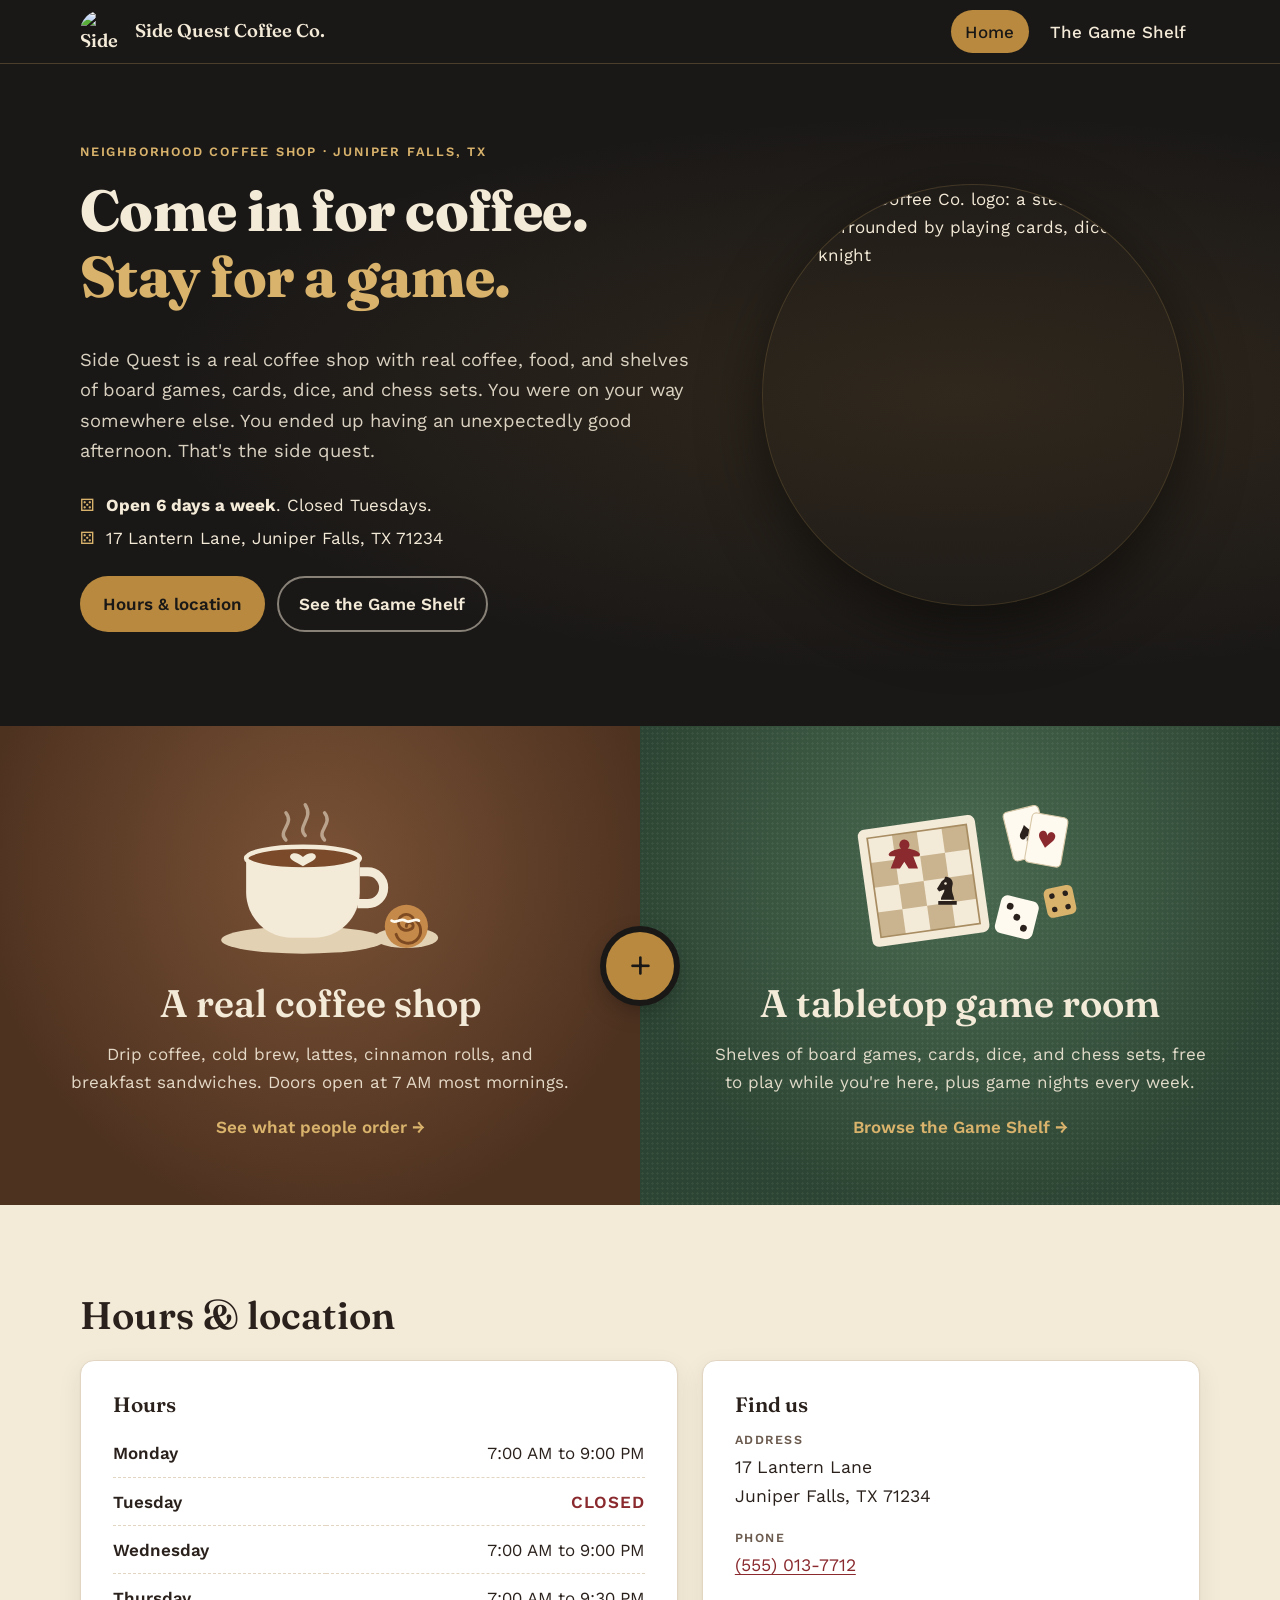
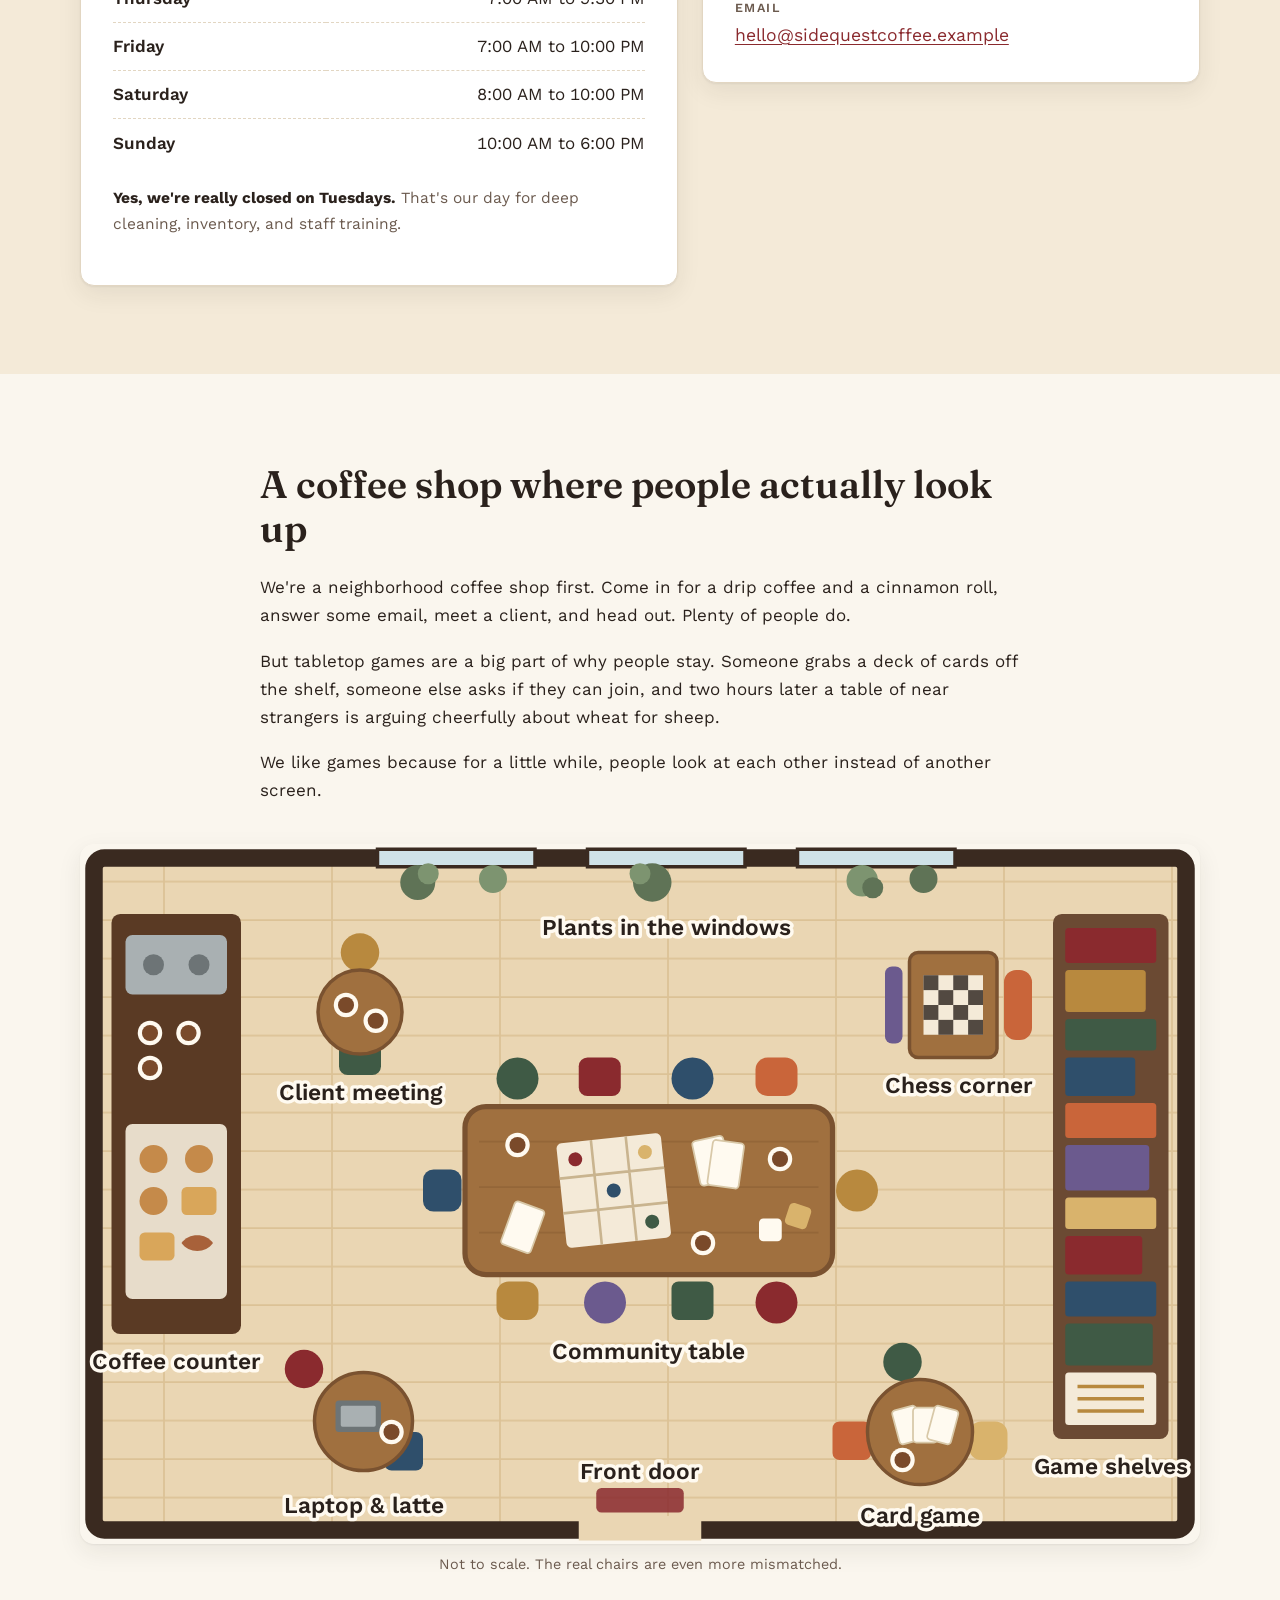
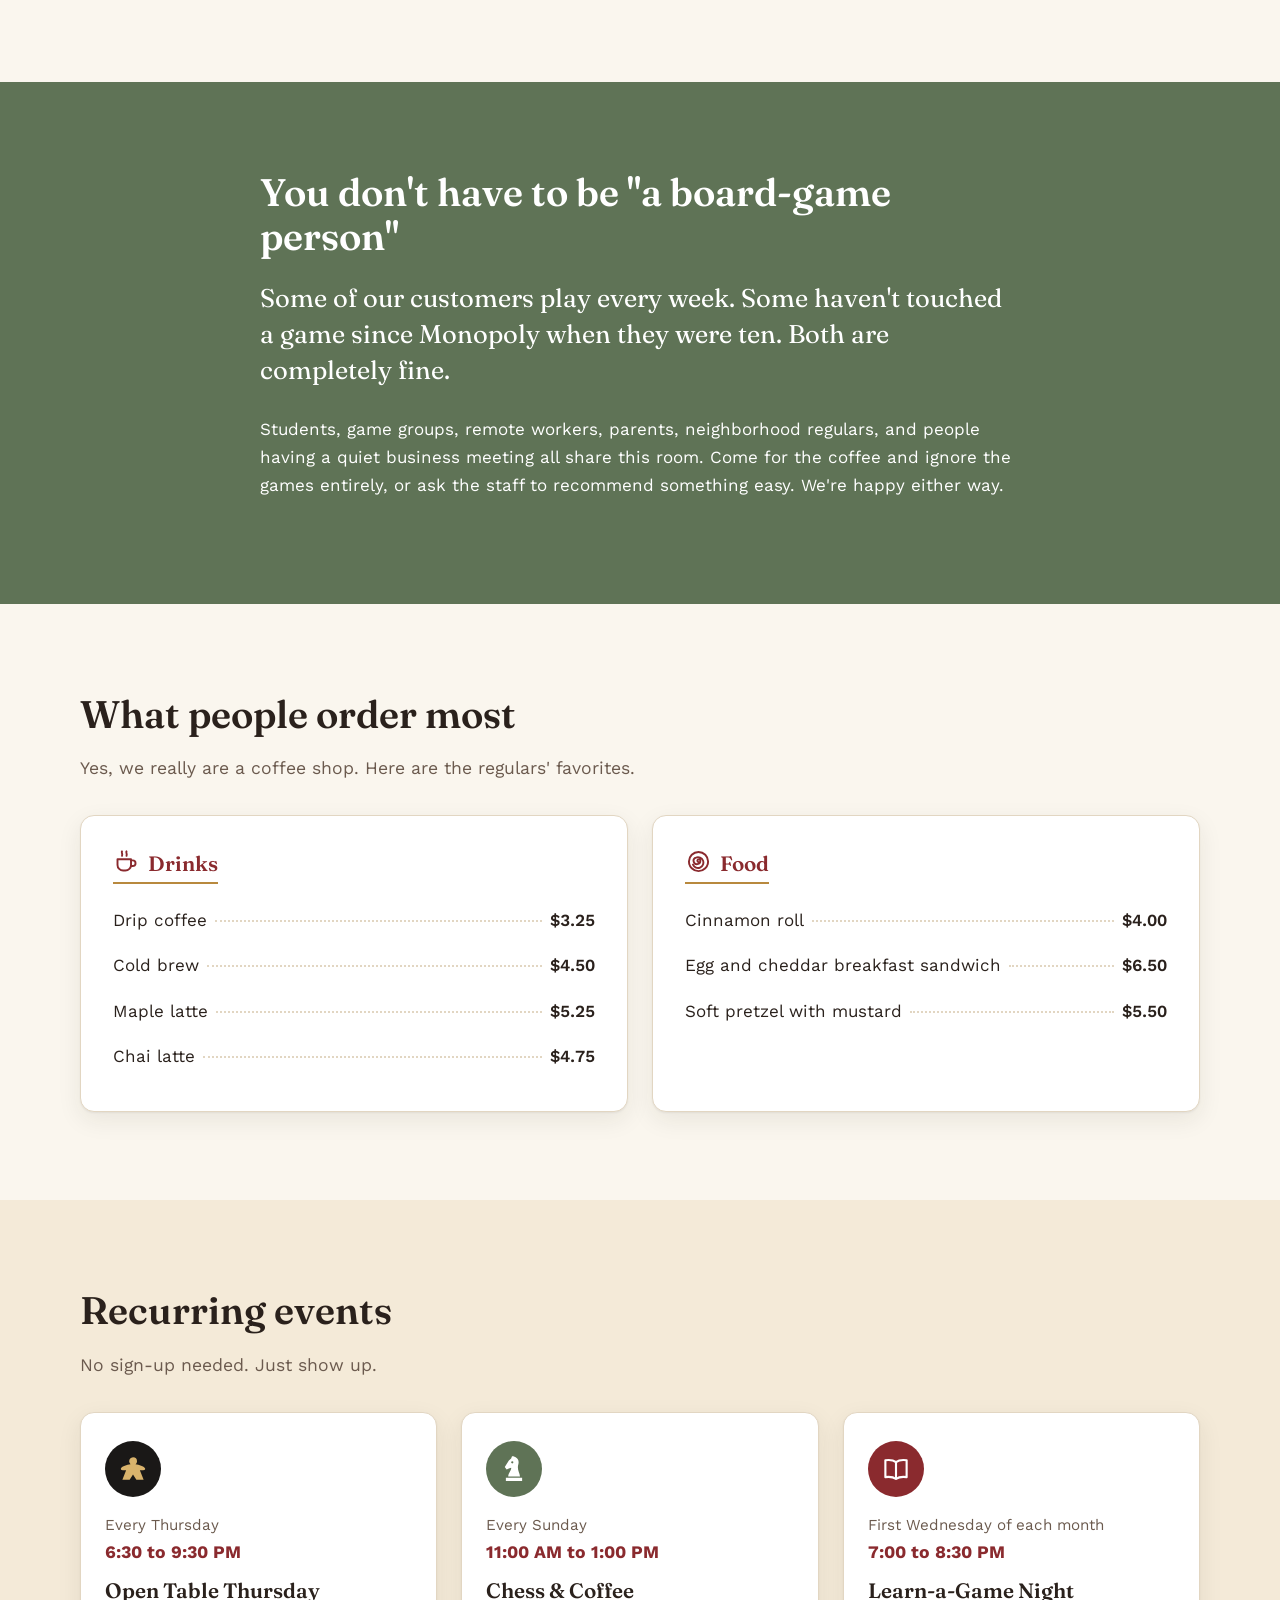
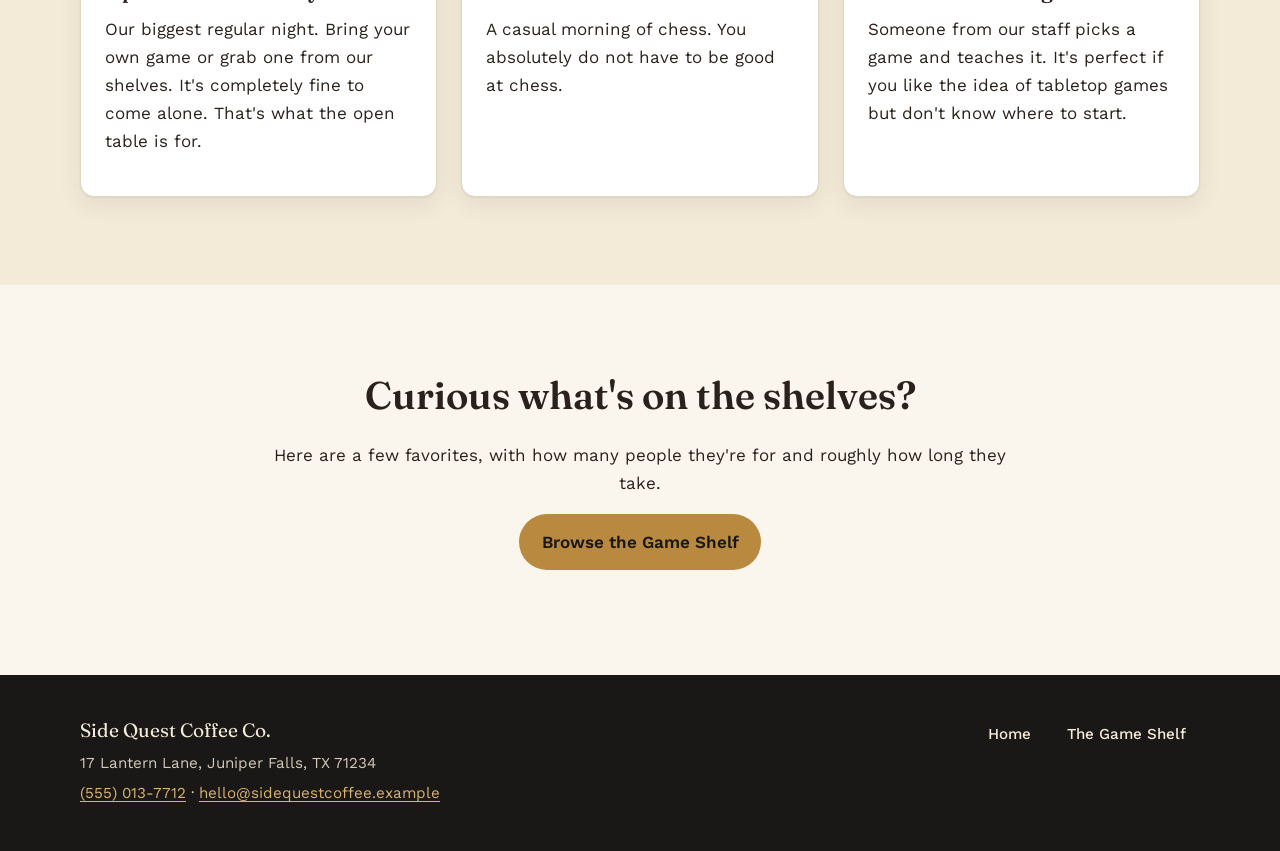
==== index.html @ 0d1c8381 "Add files via upload Initial side quest website" ====
<!DOCTYPE html>
<html lang="en">
<head>
  <meta charset="utf-8">
  <meta name="viewport" content="width=device-width, initial-scale=1">
  <title>Side Quest Coffee Co. | Coffee &amp; Tabletop Games in Juniper Falls, TX</title>
  <meta name="description" content="Side Quest Coffee Co. is a neighborhood coffee shop in Juniper Falls, TX with shelves of board games, cards, and chess sets. Hours, menu, events, and location.">
  <link rel="icon" href="images/logo-small.jpg">
  <link rel="preconnect" href="https://fonts.googleapis.com">
  <link rel="preconnect" href="https://fonts.gstatic.com" crossorigin>
  <link href="https://fonts.googleapis.com/css2?family=Fraunces:opsz,wght@9..144,400;9..144,600;9..144,800&family=Work+Sans:wght@400;500;600&display=swap" rel="stylesheet">
  <link rel="stylesheet" href="style.css">
</head>
<body>
  <!-- Icon set, reused below with <use> -->
  <svg width="0" height="0" style="position:absolute" aria-hidden="true" focusable="false">
    <symbol id="i-cup" viewBox="0 0 24 24"><path d="M4 10h12v5a5 5 0 0 1-5 5H9a5 5 0 0 1-5-5z"/><path d="M16 11h1.5a2.5 2.5 0 0 1 0 5H16"/><path d="M8 3c-.8 1 .8 2 0 4M12 3c-.8 1 .8 2 0 4"/></symbol>
    <symbol id="i-roll" viewBox="0 0 24 24"><circle cx="12" cy="12" r="8.5"/><path d="M12 12.5a1.3 1.3 0 1 1 1.6-1.4 3 3 0 1 1-3.9-2.6 4.8 4.8 0 1 1-2.6 6.3"/></symbol>
    <symbol id="i-meeple" viewBox="0 0 24 24"><path fill="currentColor" stroke="none" d="M12 2.5a3.2 3.2 0 0 1 3.2 3.2c0 1-.5 1.9-1.2 2.4 2.9.4 6.6 1.5 7.6 3.2.5.9-.3 1.6-1.5 1.6h-2.6l3 7.6h-5.8L12 16.4l-2.7 4.1H3.5l3-7.6H3.9c-1.2 0-2-.7-1.5-1.6 1-1.7 4.7-2.8 7.6-3.2a3.2 3.2 0 0 1 2-5.6z"/></symbol>
    <symbol id="i-knight" viewBox="0 0 24 24"><path fill="currentColor" stroke="none" d="M5.5 21.5h13v-2.6h-13zM7.4 18h9.4c-.3-2.7-1.7-4.6-1.7-7.4 0-1.6.6-2.6.6-4.1 0-2.8-2.4-4.7-5.3-4.7L9.7 3.6 7.9 5.1 4.6 10.4l1.5 1.9 3.6-1.4c.7 1.8-2.4 4.4-2.3 7.1z"/><circle cx="10.6" cy="6.6" r=".9" fill="var(--paper, #fff)" stroke="none"/></symbol>
    <symbol id="i-book" viewBox="0 0 24 24"><path d="M12 6.5C10 5 7 4.5 3.5 5v13.5c3.5-.5 6.5 0 8.5 1.5 2-1.5 5-2 8.5-1.5V5C17 4.5 14 5 12 6.5z"/><path d="M12 6.5V20"/></symbol>
  </svg>

  <a class="skip-link" href="#main">Skip to content</a>

  <header class="site-header">
    <div class="wrap header-inner">
      <a class="brand" href="index.html">
        <img src="images/logo-small.jpg" alt="Side Quest Coffee logo with cards, chess pieces, and dice" width="44" height="44">
        <span>Side Quest Coffee Co.</span>
      </a>
      <nav aria-label="Main">
        <ul class="nav-list">
          <li><a href="index.html" aria-current="page">Home</a></li>
          <li><a href="game-shelf.html">The Game Shelf</a></li>
        </ul>
      </nav>
    </div>
  </header>

  <main id="main">
    <!-- Hero -->
    <section class="hero">
      <div class="wrap hero-inner">
        <div class="hero-text">
          <p class="eyebrow">Neighborhood coffee shop &middot; Juniper Falls, TX</p>
          <h1>Come in for coffee. <span>Stay for a game.</span></h1>
          <p class="lede">
            Side Quest is a real coffee shop with real coffee, food, and shelves of board games,
            cards, dice, and chess sets. You were on your way somewhere else. You ended up having
            an unexpectedly good afternoon. That's the side quest.
          </p>
          <ul class="quick-facts" aria-label="Quick visit info">
            <li><strong>Open 6 days a week</strong>. Closed Tuesdays.</li>
            <li>17 Lantern Lane, Juniper Falls, TX 71234</li>
          </ul>
          <p class="hero-actions">
            <a class="btn btn-primary" href="#visit">Hours &amp; location</a>
            <a class="btn btn-ghost" href="game-shelf.html">See the Game Shelf</a>
          </p>
        </div>
        <div class="hero-logo">
          <img src="images/logo.jpg" alt="Side Quest Coffee Co. logo: a steaming cup of coffee surrounded by playing cards, dice, and a chess knight" width="520" height="520">
        </div>
      </div>
    </section>

    <!-- Two halves of the shop -->
    <section class="duo" aria-label="What Side Quest is">
      <div class="duo-side duo-coffee">
        <svg class="duo-art" viewBox="0 0 220 150" aria-hidden="true" focusable="false">
          <path d="M80 44c-8-8 8-14 0-24M97 40c-8-8 8-15 0-27M114 44c-8-8 8-14 0-24" fill="none" stroke="#f4ead8" stroke-opacity=".55" stroke-width="3" stroke-linecap="round"/>
          <ellipse cx="95" cy="132" rx="72" ry="12" fill="#e2d1b3"/>
          <path d="M145 72h7a14 14 0 0 1 0 28h-9" fill="none" stroke="#f4ead8" stroke-width="8"/>
          <path d="M45 60h100v30a40 40 0 0 1-40 40H85a40 40 0 0 1-40-40z" fill="#f4ead8"/>
          <ellipse cx="95" cy="60" rx="50" ry="10" fill="#7a4a2a" stroke="#f4ead8" stroke-width="4"/>
          <path d="M95 67c-7-4-13-6-11-9.5 2-3 7.5-2 11 1.5 3.5-3.5 9-4.5 11-1.5 2 3.5-4 5.5-11 9.5z" fill="#f4ead8"/>
          <g transform="translate(186 120)">
            <ellipse cy="10" rx="28" ry="9" fill="#e2d1b3"/>
            <circle r="19" fill="#c58a4a"/>
            <path d="M0 0a3 3 0 1 1 3.5 2.5 7 7 0 1 1 3-8.5 11 11 0 1 1-15.5 13" fill="none" stroke="#7d4a22" stroke-width="2.6" stroke-linecap="round"/>
            <path d="M-13-5c4 3 8-3 12 0s8-3 12 0" fill="none" stroke="#fffaf0" stroke-width="2.4" stroke-linecap="round"/>
          </g>
        </svg>
        <h2>A real coffee shop</h2>
        <p>Drip coffee, cold brew, lattes, cinnamon rolls, and breakfast sandwiches. Doors open at 7 AM most mornings.</p>
        <a href="#menu">See what people order &rarr;</a>
      </div>

      <div class="duo-plus" aria-hidden="true">+</div>

      <div class="duo-side duo-games">
        <svg class="duo-art" viewBox="0 0 220 150" aria-hidden="true" focusable="false">
          <g transform="translate(78 80) rotate(-8)">
            <rect x="-52" y="-52" width="104" height="104" rx="6" fill="#f4ead8"/>
            <g fill="#c9b48f">
              <rect x="-44" y="-22" width="22" height="22"/><rect x="-44" y="22" width="22" height="22"/>
              <rect x="-22" y="-44" width="22" height="22"/><rect x="-22" y="0" width="22" height="22"/>
              <rect x="0" y="-22" width="22" height="22"/><rect x="0" y="22" width="22" height="22"/>
              <rect x="22" y="-44" width="22" height="22"/><rect x="22" y="0" width="22" height="22"/>
            </g>
            <rect x="-44" y="-44" width="88" height="88" fill="none" stroke="#a88d63" stroke-width="1.5"/>
          </g>
          <use href="#i-meeple" x="44" y="40" width="34" height="34" style="color:#8a2a2e"/>
          <use href="#i-knight" x="84" y="74" width="30" height="30" style="color:#2a211c;--paper:#f4ead8"/>
          <g transform="translate(168 38) rotate(-14)">
            <rect x="-16" y="-22" width="32" height="44" rx="4" fill="#fffaf0" stroke="#d8c8a8"/>
            <text x="0" y="7" text-anchor="middle" font-size="20" fill="#2a211c">&#9824;</text>
          </g>
          <g transform="translate(186 44) rotate(10)">
            <rect x="-16" y="-22" width="32" height="44" rx="4" fill="#fffaf0" stroke="#d8c8a8"/>
            <text x="0" y="7" text-anchor="middle" font-size="20" fill="#8a2a2e">&#9829;</text>
          </g>
          <g transform="translate(160 112) rotate(14)">
            <rect x="-17" y="-17" width="34" height="34" rx="6" fill="#fffaf0"/>
            <g fill="#2a211c"><circle cx="-8" cy="-8" r="3"/><circle cx="0" cy="0" r="3"/><circle cx="8" cy="8" r="3"/></g>
          </g>
          <g transform="translate(198 98) rotate(-12)">
            <rect x="-13" y="-13" width="26" height="26" rx="5" fill="#d9b36c"/>
            <g fill="#2a211c"><circle cx="-6" cy="-6" r="2.4"/><circle cx="6" cy="-6" r="2.4"/><circle cx="-6" cy="6" r="2.4"/><circle cx="6" cy="6" r="2.4"/></g>
          </g>
        </svg>
        <h2>A tabletop game room</h2>
        <p>Shelves of board games, cards, dice, and chess sets, free to play while you're here, plus game nights every week.</p>
        <a href="game-shelf.html">Browse the Game Shelf &rarr;</a>
      </div>
    </section>

    <!-- Visit: practical info first -->
    <section id="visit" class="section visit" aria-labelledby="visit-title">
      <div class="wrap">
        <h2 id="visit-title">Hours &amp; location</h2>
        <div class="visit-grid">
          <div class="card hours-card">
            <h3>Hours</h3>
            <table class="hours">
              <caption class="visually-hidden">Weekly business hours</caption>
              <tbody>
                <tr><th scope="row">Monday</th><td>7:00 AM to 9:00 PM</td></tr>
                <tr class="closed"><th scope="row">Tuesday</th><td>CLOSED</td></tr>
                <tr><th scope="row">Wednesday</th><td>7:00 AM to 9:00 PM</td></tr>
                <tr><th scope="row">Thursday</th><td>7:00 AM to 9:30 PM</td></tr>
                <tr><th scope="row">Friday</th><td>7:00 AM to 10:00 PM</td></tr>
                <tr><th scope="row">Saturday</th><td>8:00 AM to 10:00 PM</td></tr>
                <tr><th scope="row">Sunday</th><td>10:00 AM to 6:00 PM</td></tr>
              </tbody>
            </table>
            <p class="note">
              <strong>Yes, we're really closed on Tuesdays.</strong> That's our day for deep cleaning,
              inventory, and staff training.
            </p>
          </div>

          <div class="card contact-card">
            <h3>Find us</h3>
            <dl class="contact">
              <div>
                <dt>Address</dt>
                <dd><address>17 Lantern Lane<br>Juniper Falls, TX 71234</address></dd>
              </div>
              <div>
                <dt>Phone</dt>
                <dd><a href="tel:+15550137712">(555) 013-7712</a></dd>
              </div>
              <div>
                <dt>Email</dt>
                <dd><a href="mailto:hello@sidequestcoffee.example">hello@sidequestcoffee.example</a></dd>
              </div>
            </dl>
          </div>
        </div>
      </div>
    </section>

    <!-- About -->
    <section class="section about" aria-labelledby="about-title">
      <div class="wrap about-text">
        <div>
          <h2 id="about-title">A coffee shop where people actually look up</h2>
          <p>
            We're a neighborhood coffee shop first. Come in for a drip coffee and a cinnamon roll,
            answer some email, meet a client, and head out. Plenty of people do.
          </p>
          <p>
            But tabletop games are a big part of why people stay. Someone grabs a deck of cards off
            the shelf, someone else asks if they can join, and two hours later a table of near
            strangers is arguing cheerfully about wheat for sheep.
          </p>
          <p>
            We like games because for a little while, people look at each other instead of
            another screen.
          </p>
        </div>
      </div>

      <figure class="wrap floorplan">
        <div class="plan-scroll">
          <svg viewBox="0 0 640 400" role="img" aria-labelledby="plan-title plan-desc">
            <title id="plan-title">Illustrated map of the shop</title>
            <desc id="plan-desc">A top-down drawing of Side Quest. A coffee counter with an espresso machine and pastry case runs along the left wall. Game shelves line the right wall. A big community table in the middle has a game in progress, cards, dice, and coffee cups, surrounded by mismatched chairs. Smaller wood tables hold a chess game, a laptop and latte, and a two-person meeting. Plants sit in the front windows.</desc>
            <defs>
              <pattern id="planks" width="96" height="22" patternUnits="userSpaceOnUse">
                <rect width="96" height="22" fill="#ead6b3"/>
                <path d="M0 21.5h96M48 0v22" stroke="#dcc296" stroke-width="1"/>
              </pattern>
              <g id="cup-top"><circle r="7" fill="#fffaf0"/><circle r="4.6" fill="#7a4a2a"/></g>
            </defs>

            <!-- floor & walls -->
            <rect x="8" y="8" width="624" height="384" rx="6" fill="url(#planks)" stroke="#3a2a20" stroke-width="10"/>
            <!-- front windows with plants -->
            <g fill="#cfe2e8" stroke="#3a2a20" stroke-width="2">
              <rect x="170" y="3" width="90" height="10"/><rect x="290" y="3" width="90" height="10"/><rect x="410" y="3" width="90" height="10"/>
            </g>
            <g>
              <rect x="186" y="16" width="14" height="10" rx="2" fill="#a8613a"/><circle cx="193" cy="22" r="10" fill="#5f7356"/><circle cx="199" cy="17" r="6" fill="#7d9470"/>
              <rect x="230" y="16" width="12" height="9" rx="2" fill="#a8613a"/><circle cx="236" cy="20" r="8" fill="#7d9470"/>
              <rect x="320" y="16" width="14" height="10" rx="2" fill="#a8613a"/><circle cx="327" cy="22" r="11" fill="#5f7356"/><circle cx="320" cy="17" r="6" fill="#7d9470"/>
              <rect x="440" y="16" width="14" height="10" rx="2" fill="#a8613a"/><circle cx="447" cy="21" r="9" fill="#7d9470"/><circle cx="453" cy="25" r="6" fill="#5f7356"/>
              <rect x="476" y="16" width="12" height="9" rx="2" fill="#a8613a"/><circle cx="482" cy="20" r="8" fill="#5f7356"/>
            </g>
            <!-- front door -->
            <rect x="285" y="384" width="70" height="14" fill="#ead6b3"/>
            <rect x="295" y="368" width="50" height="14" rx="3" fill="#8a2a2e" opacity=".85"/>

            <!-- coffee counter -->
            <rect x="18" y="40" width="74" height="240" rx="5" fill="#5a3a24"/>
            <rect x="26" y="52" width="58" height="34" rx="4" fill="#a9b0b2"/>
            <circle cx="42" cy="69" r="6" fill="#6d7476"/><circle cx="68" cy="69" r="6" fill="#6d7476"/>
            <use href="#cup-top" x="40" y="108"/><use href="#cup-top" x="62" y="108"/><use href="#cup-top" x="40" y="128"/>
            <rect x="26" y="160" width="58" height="100" rx="4" fill="#f4ead8" opacity=".92"/>
            <g fill="#c58a4a"><circle cx="42" cy="180" r="8"/><circle cx="68" cy="180" r="8"/><circle cx="42" cy="204" r="8"/></g>
            <g fill="#d9a65a"><rect x="58" y="196" width="20" height="16" rx="3"/><rect x="34" y="222" width="20" height="16" rx="3"/></g>
            <path d="M58 228c4-6 14-6 18 0-4 6-14 6-18 0z" fill="#a8613a"/>

            <!-- game shelves -->
            <rect x="556" y="40" width="66" height="300" rx="5" fill="#6b4a33"/>
            <g>
              <rect x="563" y="48" width="52" height="20" rx="2" fill="#8a2a2e"/>
              <rect x="563" y="72" width="46" height="24" rx="2" fill="#b8893e"/>
              <rect x="563" y="100" width="52" height="18" rx="2" fill="#3f5a45"/>
              <rect x="563" y="122" width="40" height="22" rx="2" fill="#2f4f6b"/>
              <rect x="563" y="148" width="52" height="20" rx="2" fill="#c9653a"/>
              <rect x="563" y="172" width="48" height="26" rx="2" fill="#6b5a8e"/>
              <rect x="563" y="202" width="52" height="18" rx="2" fill="#d9b36c"/>
              <rect x="563" y="224" width="44" height="22" rx="2" fill="#8a2a2e"/>
              <rect x="563" y="250" width="52" height="20" rx="2" fill="#2f4f6b"/>
              <rect x="563" y="274" width="50" height="24" rx="2" fill="#3f5a45"/>
              <rect x="563" y="302" width="52" height="30" rx="2" fill="#f4ead8"/>
              <path d="M570 310h38M570 317h38M570 324h38" stroke="#b8893e" stroke-width="2"/>
            </g>

            <!-- community table, mismatched chairs -->
            <g>
              <circle cx="250" cy="134" r="12" fill="#3f5a45"/>
              <rect x="285" y="122" width="24" height="22" rx="5" fill="#8a2a2e"/>
              <circle cx="350" cy="134" r="12" fill="#2f4f6b"/>
              <rect x="386" y="122" width="24" height="22" rx="7" fill="#c9653a"/>
              <rect x="238" y="250" width="24" height="22" rx="7" fill="#b8893e"/>
              <circle cx="300" cy="262" r="12" fill="#6b5a8e"/>
              <rect x="338" y="250" width="24" height="22" rx="4" fill="#3f5a45"/>
              <circle cx="398" cy="262" r="12" fill="#8a2a2e"/>
              <rect x="196" y="186" width="22" height="24" rx="6" fill="#2f4f6b"/>
              <circle cx="444" cy="198" r="12" fill="#b8893e"/>
            </g>
            <rect x="220" y="150" width="210" height="96" rx="12" fill="#a0703f" stroke="#7a5230" stroke-width="3"/>
            <path d="M228 170h194M228 196h194M228 222h194" stroke="#8d6034" stroke-width="1" opacity=".6"/>
            <!-- game in progress -->
            <g transform="translate(305 198) rotate(-6)">
              <rect x="-30" y="-30" width="60" height="60" rx="3" fill="#f4ead8"/>
              <path d="M-30-10h60M-30 10h60M-10-30v60M10-30v60" stroke="#c9b48f" stroke-width="1.5"/>
              <circle cx="-20" cy="-20" r="4" fill="#8a2a2e"/><circle cx="0" cy="0" r="4" fill="#2f4f6b"/><circle cx="20" cy="20" r="4" fill="#3f5a45"/><circle cx="20" cy="-20" r="4" fill="#d9b36c"/>
            </g>
            <g fill="#fffaf0" stroke="#d8c8a8">
              <rect x="352" y="168" width="18" height="26" rx="2" transform="rotate(-12 361 181)"/>
              <rect x="360" y="170" width="18" height="26" rx="2" transform="rotate(8 369 183)"/>
              <rect x="244" y="206" width="18" height="26" rx="2" transform="rotate(20 253 219)"/>
            </g>
            <rect x="388" y="214" width="13" height="13" rx="2.5" fill="#fffaf0"/>
            <rect x="404" y="206" width="13" height="13" rx="2.5" fill="#d9b36c" transform="rotate(18 410 212)"/>
            <use href="#cup-top" x="250" y="172"/><use href="#cup-top" x="400" y="180"/><use href="#cup-top" x="356" y="228"/>

            <!-- chess table -->
            <rect x="460" y="70" width="10" height="44" rx="4" fill="#6b5a8e"/>
            <rect x="528" y="72" width="16" height="40" rx="7" fill="#c9653a"/>
            <rect x="474" y="62" width="50" height="60" rx="5" fill="#a0703f" stroke="#7a5230" stroke-width="2"/>
            <g transform="translate(482 75)">
              <rect width="34" height="34" fill="#f4ead8"/>
              <g fill="#2a211c" opacity=".8">
                <rect x="0" y="0" width="8.5" height="8.5"/><rect x="17" y="0" width="8.5" height="8.5"/>
                <rect x="8.5" y="8.5" width="8.5" height="8.5"/><rect x="25.5" y="8.5" width="8.5" height="8.5"/>
                <rect x="0" y="17" width="8.5" height="8.5"/><rect x="17" y="17" width="8.5" height="8.5"/>
                <rect x="8.5" y="25.5" width="8.5" height="8.5"/><rect x="25.5" y="25.5" width="8.5" height="8.5"/>
              </g>
            </g>

            <!-- meeting table near window -->
            <circle cx="160" cy="62" r="11" fill="#b8893e"/>
            <rect x="148" y="112" width="24" height="20" rx="5" fill="#3f5a45"/>
            <circle cx="160" cy="96" r="24" fill="#a0703f" stroke="#7a5230" stroke-width="2"/>
            <use href="#cup-top" x="152" y="92"/><use href="#cup-top" x="169" y="101"/>

            <!-- laptop & latte table -->
            <circle cx="128" cy="300" r="11" fill="#8a2a2e"/>
            <rect x="174" y="336" width="22" height="22" rx="4" fill="#2f4f6b"/>
            <circle cx="162" cy="330" r="28" fill="#a0703f" stroke="#7a5230" stroke-width="2"/>
            <rect x="146" y="318" width="26" height="18" rx="2" fill="#6d7476"/>
            <rect x="149" y="321" width="20" height="12" rx="1" fill="#a9b0b2"/>
            <use href="#cup-top" x="178" y="336"/>

            <!-- card game table -->
            <circle cx="470" cy="296" r="11" fill="#3f5a45"/>
            <rect x="508" y="330" width="22" height="22" rx="7" fill="#d9b36c"/>
            <rect x="430" y="330" width="22" height="22" rx="4" fill="#c9653a"/>
            <circle cx="480" cy="336" r="30" fill="#a0703f" stroke="#7a5230" stroke-width="2"/>
            <g fill="#fffaf0" stroke="#d8c8a8">
              <rect x="466" y="322" width="14" height="20" rx="2" transform="rotate(-15 473 332)"/>
              <rect x="476" y="322" width="14" height="20" rx="2"/>
              <rect x="486" y="322" width="14" height="20" rx="2" transform="rotate(15 493 332)"/>
            </g>
            <use href="#cup-top" x="470" y="352"/>

            <!-- labels -->
            <g class="plan-label" font-size="13">
              <text x="55" y="300" text-anchor="middle">Coffee counter</text>
              <text x="589" y="360" text-anchor="middle">Game shelves</text>
              <text x="325" y="294" text-anchor="middle">Community table</text>
              <text x="335" y="52" text-anchor="middle">Plants in the windows</text>
              <text x="502" y="142" text-anchor="middle">Chess corner</text>
              <text x="160" y="146" text-anchor="middle">Client meeting</text>
              <text x="162" y="382" text-anchor="middle">Laptop &amp; latte</text>
              <text x="480" y="388" text-anchor="middle">Card game</text>
              <text x="320" y="363" text-anchor="middle">Front door</text>
            </g>
          </svg>
        </div>
        <figcaption>Not to scale. The real chairs are even more mismatched.</figcaption>
      </figure>
    </section>

    <!-- Newcomers -->
    <section class="section newcomers" aria-labelledby="new-title">
      <div class="wrap narrow">
        <h2 id="new-title">You don't have to be "a board-game person"</h2>
        <p class="big">
          Some of our customers play every week. Some haven't touched a game since Monopoly when
          they were ten. Both are completely fine.
        </p>
        <p>
          Students, game groups, remote workers, parents, neighborhood regulars, and people having
          a quiet business meeting all share this room. Come for the coffee and ignore the games
          entirely, or ask the staff to recommend something easy. We're happy either way.
        </p>
      </div>
    </section>

    <!-- Menu -->
    <section id="menu" class="section menu" aria-labelledby="menu-title">
      <div class="wrap">
        <h2 id="menu-title">What people order most</h2>
        <p class="section-intro">Yes, we really are a coffee shop. Here are the regulars' favorites.</p>
        <div class="menu-grid">
          <div class="card menu-card">
            <h3><svg class="icon" aria-hidden="true" focusable="false"><use href="#i-cup"/></svg>Drinks</h3>
            <ul class="menu-list">
              <li><span class="item">Drip coffee</span><span class="price">$3.25</span></li>
              <li><span class="item">Cold brew</span><span class="price">$4.50</span></li>
              <li><span class="item">Maple latte</span><span class="price">$5.25</span></li>
              <li><span class="item">Chai latte</span><span class="price">$4.75</span></li>
            </ul>
          </div>
          <div class="card menu-card">
            <h3><svg class="icon" aria-hidden="true" focusable="false"><use href="#i-roll"/></svg>Food</h3>
            <ul class="menu-list">
              <li><span class="item">Cinnamon roll</span><span class="price">$4.00</span></li>
              <li><span class="item">Egg and cheddar breakfast sandwich</span><span class="price">$6.50</span></li>
              <li><span class="item">Soft pretzel with mustard</span><span class="price">$5.50</span></li>
            </ul>
          </div>
        </div>
      </div>
    </section>

    <!-- Events -->
    <section id="events" class="section events" aria-labelledby="events-title">
      <div class="wrap">
        <h2 id="events-title">Recurring events</h2>
        <p class="section-intro">No sign-up needed. Just show up.</p>
        <div class="events-grid">
          <article class="event-card">
            <span class="event-icon" aria-hidden="true"><svg><use href="#i-meeple"/></svg></span>
            <p class="event-when">Every Thursday<br><strong>6:30 to 9:30 PM</strong></p>
            <h3>Open Table Thursday</h3>
            <p>
              Our biggest regular night. Bring your own game or grab one from our shelves. It's
              completely fine to come alone. That's what the open table is for.
            </p>
          </article>
          <article class="event-card">
            <span class="event-icon" aria-hidden="true"><svg><use href="#i-knight"/></svg></span>
            <p class="event-when">Every Sunday<br><strong>11:00 AM to 1:00 PM</strong></p>
            <h3>Chess &amp; Coffee</h3>
            <p>
              A casual morning of chess. You absolutely do not have to be good at chess.
            </p>
          </article>
          <article class="event-card">
            <span class="event-icon" aria-hidden="true"><svg class="stroke"><use href="#i-book"/></svg></span>
            <p class="event-when">First Wednesday of each month<br><strong>7:00 to 8:30 PM</strong></p>
            <h3>Learn-a-Game Night</h3>
            <p>
              Someone from our staff picks a game and teaches it. It's perfect if you like the idea
              of tabletop games but don't know where to start.
            </p>
          </article>
        </div>
      </div>
    </section>

    <!-- Game shelf teaser -->
    <section class="section shelf-teaser">
      <div class="wrap narrow center">
        <h2>Curious what's on the shelves?</h2>
        <p>Here are a few favorites, with how many people they're for and roughly how long they take.</p>
        <p><a class="btn btn-primary" href="game-shelf.html">Browse the Game Shelf</a></p>
      </div>
    </section>
  </main>

  <footer class="site-footer">
    <div class="wrap footer-inner">
      <div>
        <p class="footer-name">Side Quest Coffee Co.</p>
        <address>17 Lantern Lane, Juniper Falls, TX 71234</address>
        <p><a href="tel:+15550137712">(555) 013-7712</a> &middot; <a href="mailto:hello@sidequestcoffee.example">hello@sidequestcoffee.example</a></p>
      </div>
      <nav aria-label="Footer">
        <ul class="nav-list">
          <li><a href="index.html">Home</a></li>
          <li><a href="game-shelf.html">The Game Shelf</a></li>
        </ul>
      </nav>
    </div>
  </footer>
</body>
</html>
---- style.css ----
/* Side Quest Coffee Co. — shared stylesheet for every page */

:root {
  --espresso: #1a1817;     /* matches the logo background */
  --roast: #2b211c;
  --cream: #f4ead8;
  --paper: #faf6ee;
  --ink: #2a211c;
  --muted: #6b5a4e;
  --gold: #b8893e;
  --gold-light: #d9b36c;
  --burgundy: #8a2a2e;
  --sage: #5f7356;
  --line: #e2d6c2;

  --font-display: "Fraunces", Georgia, "Times New Roman", serif;
  --font-body: "Work Sans", system-ui, -apple-system, "Segoe UI", sans-serif;

  --radius: 14px;
  --shadow: 0 1px 2px rgba(42, 33, 28, .06), 0 8px 24px rgba(42, 33, 28, .08);
}

/* ---------- Base ---------- */
*, *::before, *::after { box-sizing: border-box; }

html { scroll-behavior: smooth; }
@media (prefers-reduced-motion: reduce) { html { scroll-behavior: auto; } }

body {
  margin: 0;
  background: var(--paper);
  color: var(--ink);
  font-family: var(--font-body);
  font-size: 1.0625rem;
  line-height: 1.65;
}

img { max-width: 100%; height: auto; display: block; }

h1, h2, h3 {
  font-family: var(--font-display);
  line-height: 1.15;
  margin: 0 0 .6em;
  font-weight: 600;
}
h1 { font-size: clamp(2.2rem, 5.5vw, 3.6rem); font-weight: 800; letter-spacing: -.01em; }
h2 { font-size: clamp(1.7rem, 3.6vw, 2.4rem); }
h3 { font-size: 1.3rem; }

p { margin: 0 0 1em; }

a { color: var(--burgundy); text-underline-offset: 3px; }
a:hover { color: var(--ink); }
:focus-visible { outline: 3px solid var(--gold); outline-offset: 3px; border-radius: 4px; }

address { font-style: normal; }

.wrap { width: min(1120px, 100% - 2.5rem); margin-inline: auto; }
.narrow { max-width: 760px; }
.center { text-align: center; }

.visually-hidden {
  position: absolute !important;
  width: 1px; height: 1px;
  overflow: hidden; clip: rect(0 0 0 0);
  white-space: nowrap;
}

.skip-link {
  position: absolute; left: 1rem; top: -100px;
  background: var(--gold); color: var(--espresso);
  padding: .6rem 1rem; border-radius: 8px; z-index: 100;
  font-weight: 600;
}
.skip-link:focus { top: 1rem; }

/* ---------- Header & nav ---------- */
.site-header {
  background: var(--espresso);
  color: var(--cream);
  border-bottom: 1px solid rgba(217, 179, 108, .25);
  position: sticky; top: 0; z-index: 50;
}
.header-inner {
  display: flex; align-items: center; justify-content: space-between;
  gap: 1rem; padding: .6rem 0; flex-wrap: wrap;
}
.brand {
  display: flex; align-items: center; gap: .7rem;
  color: var(--cream); text-decoration: none;
  font-family: var(--font-display); font-weight: 600; font-size: 1.15rem;
}
.brand img { border-radius: 50%; }
.brand:hover { color: var(--gold-light); }

.nav-list { list-style: none; display: flex; gap: .4rem; margin: 0; padding: 0; flex-wrap: wrap; }
.nav-list a {
  display: block; padding: .45rem .9rem; border-radius: 999px;
  color: var(--cream); text-decoration: none; font-weight: 500;
}
.nav-list a:hover { background: rgba(244, 234, 216, .1); color: var(--cream); }
.nav-list a[aria-current="page"] { background: var(--gold); color: var(--espresso); }

/* ---------- Buttons ---------- */
.btn {
  display: inline-block; padding: .75rem 1.3rem; border-radius: 999px;
  font-weight: 600; text-decoration: none; border: 2px solid transparent;
  transition: background-color .15s, color .15s, border-color .15s;
}
.btn-primary { background: var(--gold); color: var(--espresso); }
.btn-primary:hover { background: var(--gold-light); color: var(--espresso); }
.btn-ghost { border-color: rgba(244, 234, 216, .5); color: var(--cream); }
.btn-ghost:hover { border-color: var(--cream); color: var(--cream); background: rgba(244, 234, 216, .08); }

/* ---------- Hero ---------- */
.hero {
  background:
    radial-gradient(ellipse at 75% 50%, rgba(184, 137, 62, .14), transparent 60%),
    var(--espresso);
  color: var(--cream);
  padding: clamp(2.5rem, 6vw, 5rem) 0;
}
.hero-inner {
  display: grid; grid-template-columns: 1.15fr .85fr;
  align-items: center; gap: clamp(1.5rem, 4vw, 4rem);
}
.hero h1 span { display: block; color: var(--gold-light); }
.eyebrow {
  text-transform: uppercase; letter-spacing: .14em; font-size: .8rem;
  font-weight: 600; color: var(--gold-light); margin-bottom: 1rem;
}
.lede { font-size: 1.15rem; max-width: 36em; }
.hero .lede { color: rgba(244, 234, 216, .88); }

.quick-facts { list-style: none; padding: 0; margin: 1.5rem 0; display: grid; gap: .35rem; }
.quick-facts li { padding-left: 1.6rem; position: relative; }
.quick-facts li::before {
  content: "\2684"; /* die face */
  position: absolute; left: 0; color: var(--gold-light);
}
.hero-actions { display: flex; flex-wrap: wrap; gap: .75rem; margin-top: 1.5rem; }

.hero-logo img {
  width: 100%; max-width: 420px; margin-inline: auto;
  border-radius: 50%;
  box-shadow: 0 0 0 1px rgba(217, 179, 108, .2), 0 20px 60px rgba(0, 0, 0, .5);
}

/* Inner-page hero */
.page-hero {
  background: var(--espresso); color: var(--cream);
  padding: clamp(2.5rem, 6vw, 4.5rem) 0;
}
.page-hero .lede { color: rgba(244, 234, 216, .88); }

/* ---------- Sections ---------- */
.section { padding: clamp(3rem, 7vw, 5.5rem) 0; scroll-margin-top: 4rem; }
.section-intro { color: var(--muted); font-size: 1.1rem; margin-top: -.3rem; margin-bottom: 2rem; }

.card {
  background: #fff;
  border: 1px solid var(--line);
  border-radius: var(--radius);
  padding: clamp(1.25rem, 3vw, 2rem);
  box-shadow: var(--shadow);
}

.note { color: var(--muted); font-size: .97rem; margin-top: 1.25rem; }
.note strong { color: var(--ink); }

/* ---------- Visit: hours & contact ---------- */
.visit { background: var(--cream); }
.visit-grid { display: grid; grid-template-columns: 1.2fr 1fr; gap: 1.5rem; align-items: start; }

.hours { width: 100%; border-collapse: collapse; font-variant-numeric: tabular-nums; }
.hours th, .hours td { padding: .6rem 0; border-bottom: 1px dashed var(--line); text-align: left; }
.hours th { font-weight: 600; padding-right: 1rem; }
.hours td { text-align: right; }
.hours tr:last-child th, .hours tr:last-child td { border-bottom: 0; }
.hours tr.closed td { color: var(--burgundy); font-weight: 600; letter-spacing: .05em; }

.contact { margin: 0; display: grid; gap: 1.1rem; }
.contact dt {
  font-size: .78rem; text-transform: uppercase; letter-spacing: .12em;
  color: var(--muted); font-weight: 600;
}
.contact dd { margin: .15rem 0 0; font-size: 1.1rem; overflow-wrap: anywhere; }

/* ---------- Two halves: coffee + games ---------- */
.duo { display: grid; grid-template-columns: 1fr 1fr; position: relative; }
.duo-side {
  color: var(--cream); text-align: center;
  padding: clamp(2.5rem, 5vw, 4rem) clamp(1.5rem, 5vw, 4.5rem);
}
.duo-side h2 { color: var(--cream); margin-bottom: .4em; }
.duo-side p { max-width: 30em; margin-inline: auto; color: rgba(244, 234, 216, .9); }
.duo-side a { color: var(--gold-light); font-weight: 600; text-decoration: none; }
.duo-side a:hover { text-decoration: underline; color: var(--cream); }
.duo-art { display: block; width: min(250px, 100%); height: auto; margin: 0 auto 1.25rem; }
.duo-coffee {
  background: radial-gradient(ellipse at 50% 30%, #7a5236, #4e3220 75%);
}
.duo-games {
  /* green felt */
  background:
    radial-gradient(rgba(255, 255, 255, .05) 1px, transparent 1.4px) 0 0 / 5px 5px,
    radial-gradient(ellipse at 50% 30%, #4a6a50, #2c4433 75%);
}
.duo-plus {
  position: absolute; left: 50%; top: 50%; transform: translate(-50%, -50%);
  width: 68px; height: 68px; border-radius: 50%;
  display: grid; place-items: center;
  background: var(--gold); color: var(--espresso);
  font-family: var(--font-display); font-size: 2.6rem; font-weight: 800; line-height: 1;
  box-shadow: 0 0 0 6px var(--espresso), 0 8px 24px rgba(0, 0, 0, .35);
  z-index: 1;
}

/* ---------- About + floor plan ---------- */
.about-text { max-width: 760px; }
.floorplan { margin-top: clamp(1.5rem, 4vw, 2.5rem); }
.plan-scroll { overflow-x: auto; border-radius: var(--radius); box-shadow: var(--shadow); }
.floorplan svg { display: block; width: 100%; min-width: 560px; height: auto; }
.plan-label {
  font-family: var(--font-body); font-weight: 600; fill: #2a211c;
  paint-order: stroke; stroke: #fffaf0; stroke-width: 4px; stroke-linejoin: round;
}
.floorplan figcaption { color: var(--muted); font-size: .9rem; margin-top: .6rem; text-align: center; }

/* ---------- Icons ---------- */
.icon {
  width: 1.3em; height: 1.3em; vertical-align: -.2em; margin-right: .4em;
  fill: none; stroke: currentColor; stroke-width: 1.7;
  stroke-linecap: round; stroke-linejoin: round;
}

/* ---------- Newcomers ---------- */
.newcomers { background: var(--sage); color: #fff; }
.newcomers h2 { color: #fff; }
.newcomers a:not(.btn) { color: #fff; }
.newcomers .big { font-family: var(--font-display); font-size: clamp(1.25rem, 2.6vw, 1.6rem); line-height: 1.4; }

/* ---------- Menu ---------- */
.menu-grid { display: grid; grid-template-columns: 1fr 1fr; gap: 1.5rem; }
.menu-card h3 { color: var(--burgundy); display: inline-flex; align-items: center; border-bottom: 2px solid var(--gold); padding-bottom: .4rem; display: inline-block; }
.menu-list { list-style: none; margin: 0; padding: 0; }
.menu-list li { display: flex; align-items: baseline; gap: .5rem; padding: .55rem 0; }
.menu-list li::after { content: none; }
.menu-list .item { flex: 0 1 auto; }
.menu-list .price {
  margin-left: auto; font-weight: 600; font-variant-numeric: tabular-nums;
  display: flex; align-items: baseline; gap: .5rem; flex: 1 0 auto; justify-content: flex-end;
}
.menu-list .price::before {
  content: ""; flex: 1; min-width: 1.5rem;
  border-bottom: 2px dotted var(--line); transform: translateY(-4px);
}

/* ---------- Events ---------- */
.events { background: var(--cream); }
.events-grid { display: grid; grid-template-columns: repeat(3, 1fr); gap: 1.5rem; }
.event-card {
  position: relative; background: #fff;
  border: 1px solid var(--line); border-radius: var(--radius);
  padding: 1.75rem 1.5rem 1.5rem; box-shadow: var(--shadow);
}
.event-icon {
  display: grid; place-items: center;
  width: 56px; height: 56px; border-radius: 50%; margin-bottom: 1rem;
  background: var(--espresso); color: var(--gold-light);
  --paper: var(--espresso);
}
.event-icon svg { width: 30px; height: 30px; }
.event-icon svg.stroke { fill: none; stroke: currentColor; stroke-width: 1.7; stroke-linejoin: round; }
.event-card:nth-child(2) .event-icon { background: var(--sage); --paper: var(--sage); color: #fff; }
.event-card:nth-child(3) .event-icon { background: var(--burgundy); color: #fff; }
.event-when {
  font-size: .95rem; color: var(--muted); margin-bottom: .75rem;
}
.event-when strong { color: var(--burgundy); font-size: 1.1rem; }

/* ---------- Game shelf ---------- */
.shelf-teaser { background: var(--paper); }

.table-wrap { overflow-x: auto; }
.games {
  width: 100%; border-collapse: separate; border-spacing: 0;
  background: #fff; border: 1px solid var(--line); border-radius: var(--radius);
  overflow: hidden; box-shadow: var(--shadow);
}
.games th, .games td { padding: .9rem 1.25rem; text-align: left; border-bottom: 1px solid var(--line); }
.games thead th {
  background: var(--espresso); color: var(--cream);
  font-size: .8rem; text-transform: uppercase; letter-spacing: .1em; font-weight: 600;
}
.games tbody th { font-family: var(--font-display); font-size: 1.15rem; font-weight: 600; }
.games tbody tr:nth-child(even) { background: #fcf9f3; }
.games tbody tr:last-child th, .games tbody tr:last-child td { border-bottom: 0; }

/* Shelf illustration on the Game Shelf page */
.page-hero-inner { display: grid; grid-template-columns: 1.2fr 1fr; gap: clamp(1.5rem, 4vw, 3.5rem); align-items: end; }
.shelf { max-width: 440px; width: 100%; justify-self: center; }
.shelf-row { display: flex; align-items: flex-end; justify-content: center; gap: .9rem; padding: 0 .5rem; }
.stack { display: flex; flex-direction: column; align-items: center; flex: 1; }
.box {
  display: block; width: 100%; padding: .45rem .6rem; margin-top: -1px;
  font-family: var(--font-display); font-weight: 600; font-size: .9rem; line-height: 1.2;
  text-align: center; white-space: nowrap; overflow: hidden; text-overflow: ellipsis;
  color: #fffaf0; border-radius: 3px;
  box-shadow: inset 0 -3px 0 rgba(0, 0, 0, .18), 0 2px 0 rgba(0, 0, 0, .25);
}
.b-wingspan { background: #3f5a45; width: 86%; }
.b-azul     { background: #2f4f6b; width: 78%; }
.b-catan    { background: #8a2a2e; width: 100%; padding-block: .65rem; }
.b-pandemic { background: #6b5a8e; width: 92%; }
.b-codenames{ background: #2a211c; width: 74%; border: 1px solid rgba(244, 234, 216, .25); }
.b-sushi    { background: #c9653a; width: 96%; }
.b-carc     { background: #b8893e; width: 88%; color: var(--espresso); }
.b-ticket   { background: #8a2a2e; width: 100%; padding-block: .65rem; }
.mug {
  flex: none; width: 42px; height: 46px; margin-bottom: 0;
  background: var(--cream); border-radius: 4px 4px 12px 12px; position: relative;
}
.mug::after {
  content: ""; position: absolute; right: -13px; top: 10px;
  width: 14px; height: 20px; border: 5px solid var(--cream); border-left: 0;
  border-radius: 0 10px 10px 0;
}
.plank {
  height: 18px; border-radius: 3px;
  background: linear-gradient(#a0703f, #7a5230);
  box-shadow: 0 10px 24px rgba(0, 0, 0, .4);
}

/* ---------- Footer ---------- */
.site-footer { background: var(--espresso); color: rgba(244, 234, 216, .85); padding: 2.5rem 0; font-size: .95rem; }
.site-footer a { color: var(--gold-light); }
.site-footer .nav-list a { color: var(--cream); }
.footer-inner { display: flex; justify-content: space-between; gap: 1.5rem; flex-wrap: wrap; align-items: flex-start; }
.footer-name { font-family: var(--font-display); font-size: 1.2rem; color: var(--cream); margin-bottom: .4rem; }
.site-footer p, .site-footer address { margin: 0 0 .3rem; }

/* ---------- Responsive ---------- */
@media (max-width: 860px) {
  .hero-inner, .visit-grid, .page-hero-inner { grid-template-columns: 1fr; }
  .duo { grid-template-columns: 1fr; }
  .duo-plus { position: relative; left: auto; top: auto; transform: none; margin: -34px auto; }
  .hero-logo { order: -1; }
  .hero-logo img { max-width: 220px; }
  .events-grid { grid-template-columns: 1fr; }
}

@media (max-width: 640px) {
  .menu-grid { grid-template-columns: 1fr; }
  .site-header { position: static; }
  .section { scroll-margin-top: 0; }
  .hero-logo img { max-width: 150px; }
  .brand span { font-size: 1rem; }
  .header-inner { justify-content: center; }

  /* Game table becomes stacked cards on phones */
  .games, .games tbody, .games tr, .games th, .games td { display: block; }
  .games { border: 0; background: none; box-shadow: none; }
  .games thead { position: absolute; width: 1px; height: 1px; overflow: hidden; clip: rect(0 0 0 0); }
  .games tbody tr {
    background: #fff !important; border: 1px solid var(--line);
    border-radius: var(--radius); margin-bottom: .9rem; padding: .4rem 0;
    box-shadow: var(--shadow);
  }
  .games th, .games td { border: 0; padding: .35rem 1.1rem; }
  .games td { display: flex; justify-content: space-between; gap: 1rem; }
  .games td::before { content: attr(data-label); color: var(--muted); font-weight: 500; }
}
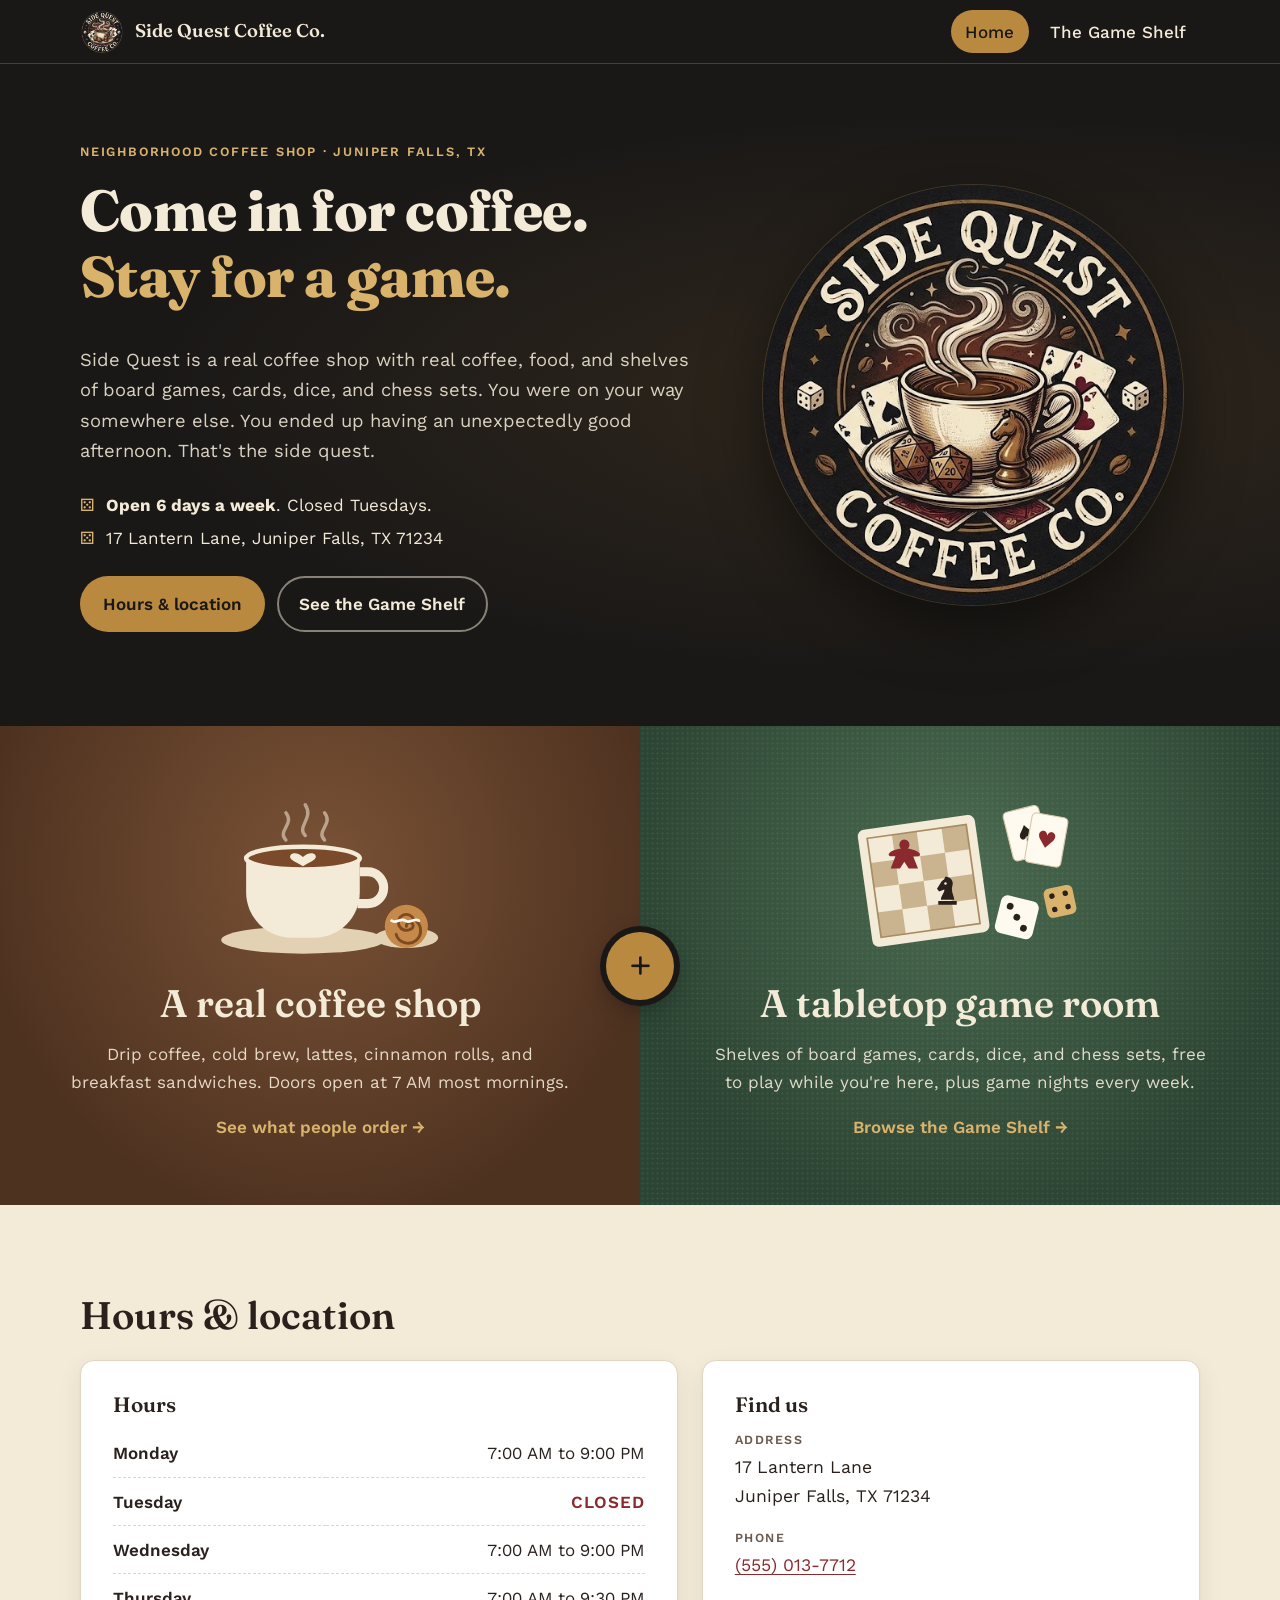
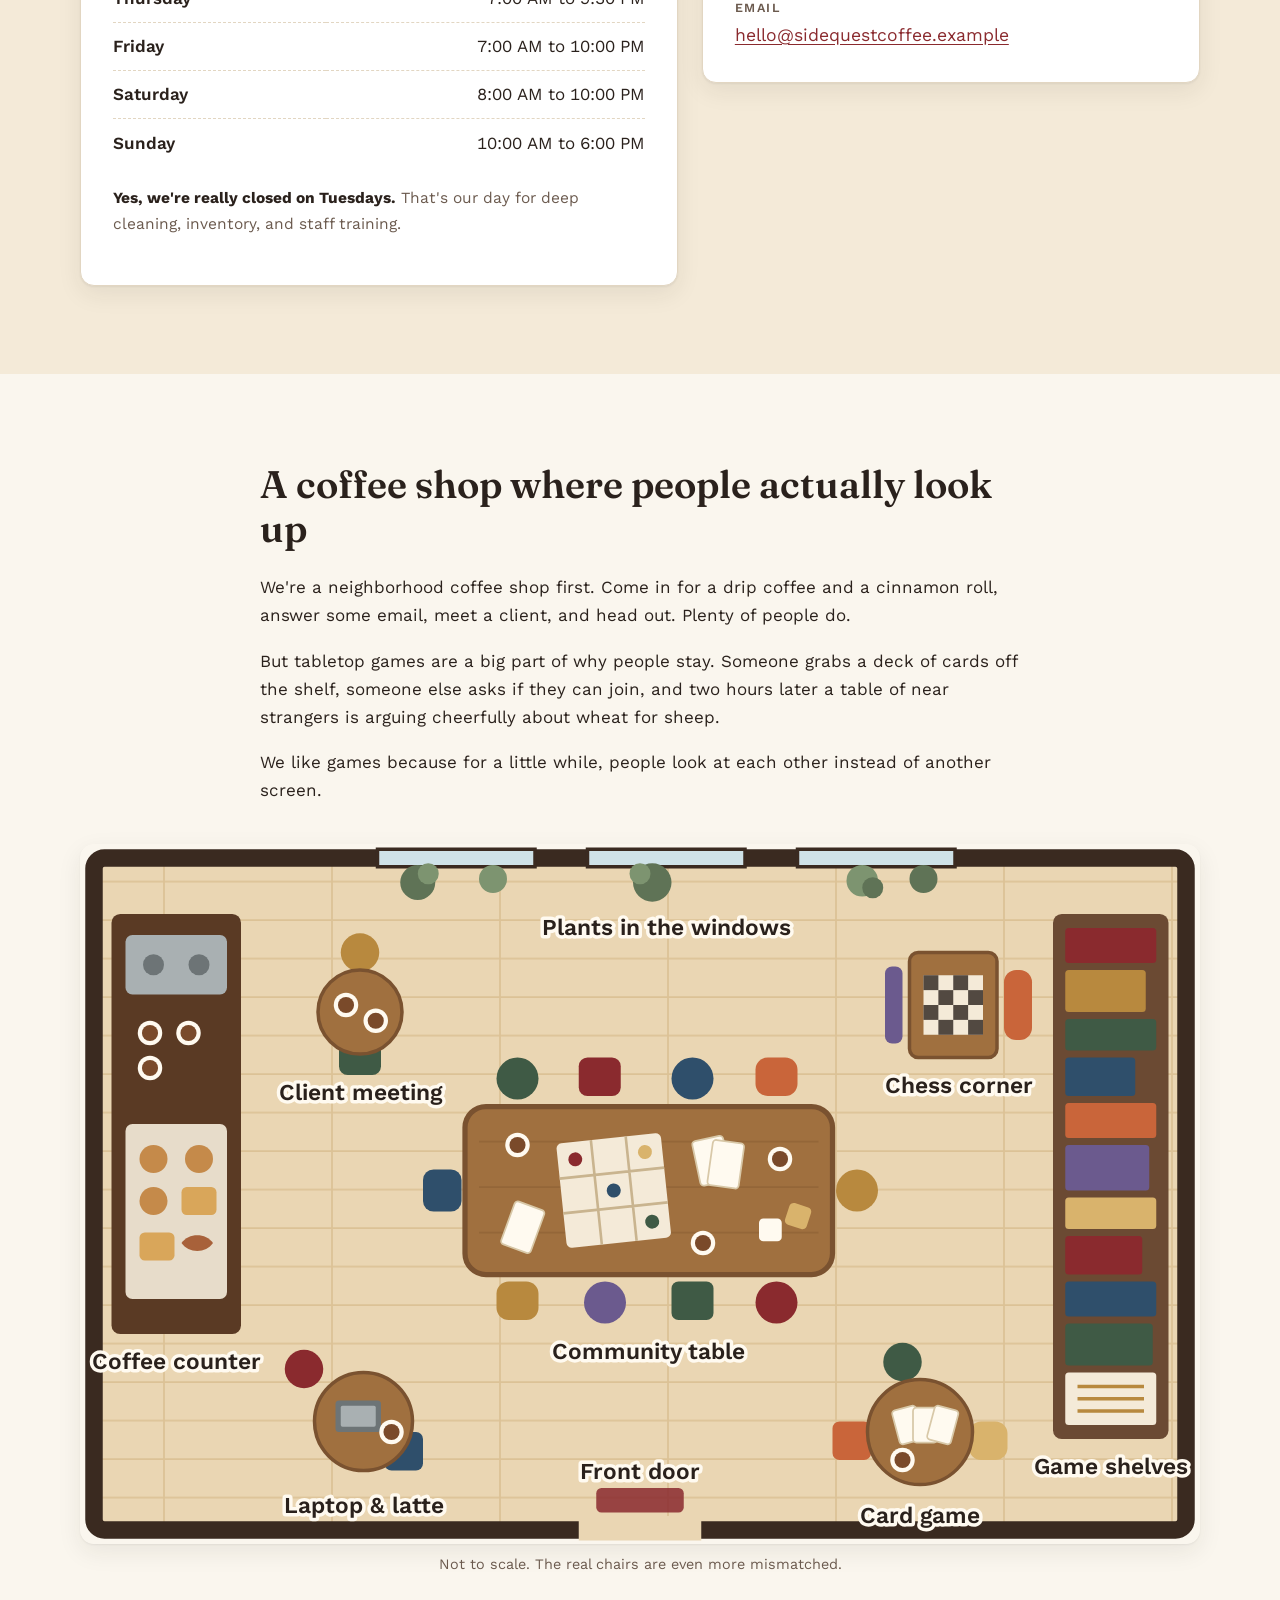
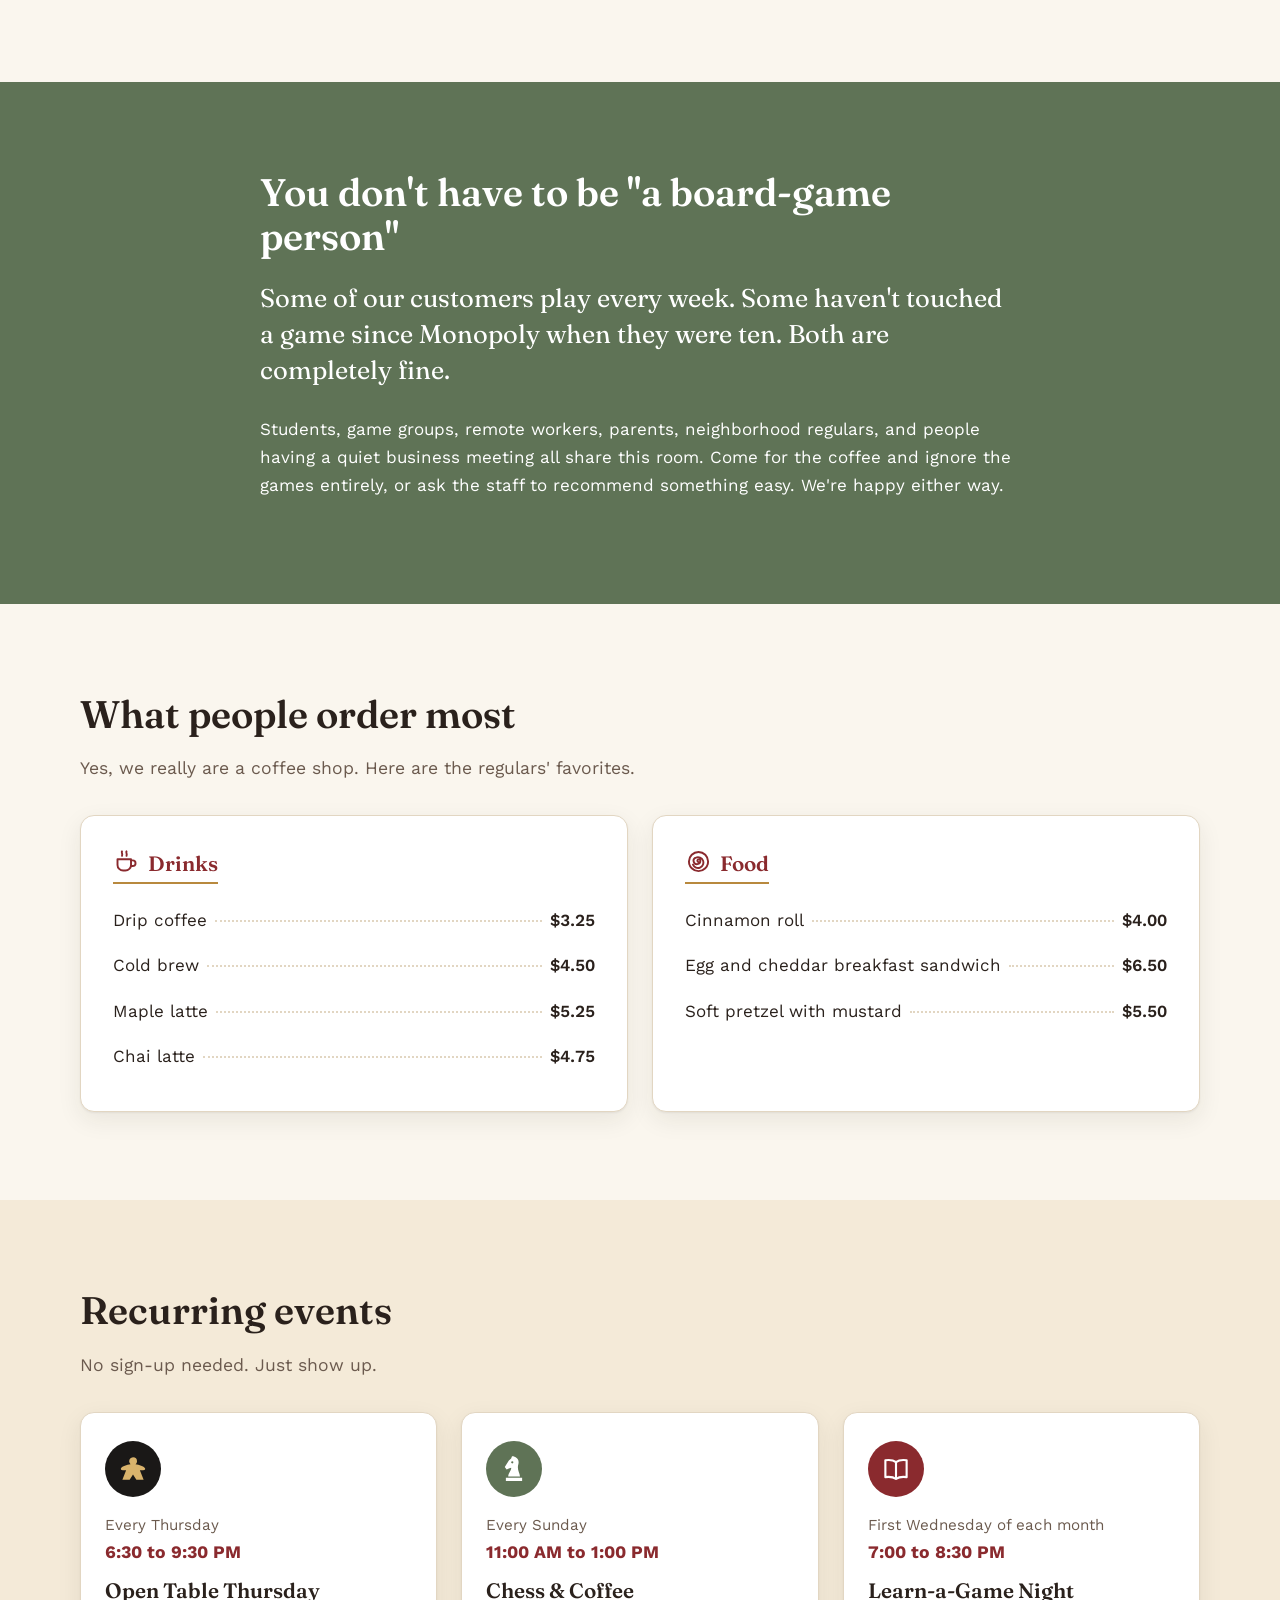
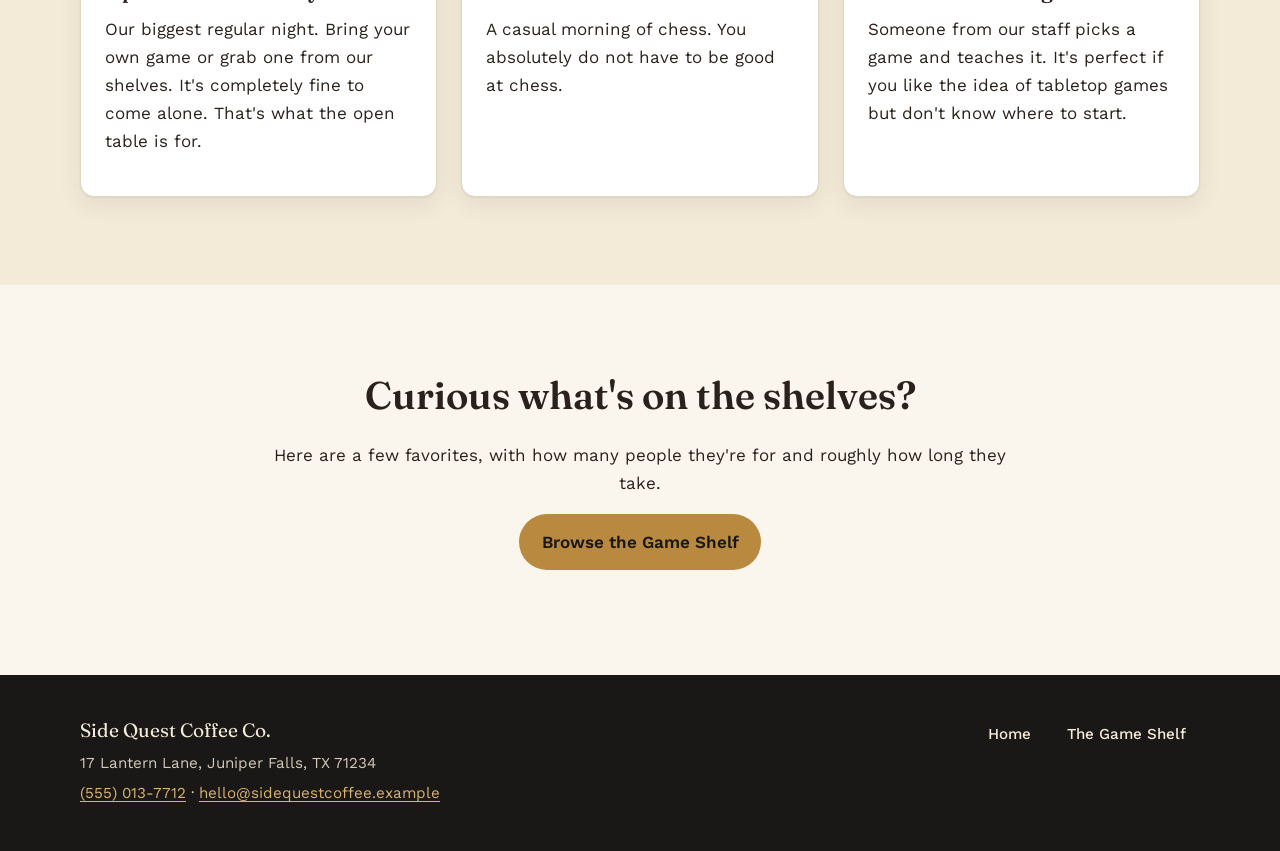
==== commit 145ebbb7: "Add files via upload" ====
--- a/index.html
+++ b/index.html
@@ -26,7 +26,7 @@
   <header class="site-header">
     <div class="wrap header-inner">
       <a class="brand" href="index.html">
-        <img src="images/logo-small.jpg" alt="Side Quest Coffee logo with cards, chess pieces, and dice" width="44" height="44">
+        <img src="images/logo-small.jpg" alt="Side Quest Coffee Co. logo: a coffee cup with playing cards, dice, and a chess knight" width="44" height="44">
         <span>Side Quest Coffee Co.</span>
       </a>
       <nav aria-label="Main">
@@ -68,7 +68,7 @@
     <!-- Two halves of the shop -->
     <section class="duo" aria-label="What Side Quest is">
       <div class="duo-side duo-coffee">
-        <svg class="duo-art" viewBox="0 0 220 150" aria-hidden="true" focusable="false">
+        <svg class="duo-art" viewBox="0 0 220 150" role="img" aria-label="Illustration of a steaming latte with heart-shaped latte art on a saucer, next to a cinnamon roll" focusable="false">
           <path d="M80 44c-8-8 8-14 0-24M97 40c-8-8 8-15 0-27M114 44c-8-8 8-14 0-24" fill="none" stroke="#f4ead8" stroke-opacity=".55" stroke-width="3" stroke-linecap="round"/>
           <ellipse cx="95" cy="132" rx="72" ry="12" fill="#e2d1b3"/>
           <path d="M145 72h7a14 14 0 0 1 0 28h-9" fill="none" stroke="#f4ead8" stroke-width="8"/>
@@ -90,7 +90,7 @@
       <div class="duo-plus" aria-hidden="true">+</div>
 
       <div class="duo-side duo-games">
-        <svg class="duo-art" viewBox="0 0 220 150" aria-hidden="true" focusable="false">
+        <svg class="duo-art" viewBox="0 0 220 150" role="img" aria-label="Illustration of a game board with a red meeple and a chess knight, two playing cards, and a pair of dice" focusable="false">
           <g transform="translate(78 80) rotate(-8)">
             <rect x="-52" y="-52" width="104" height="104" rx="6" fill="#f4ead8"/>
             <g fill="#c9b48f">
--- a/style.css
+++ b/style.css
@@ -90,7 +90,7 @@
   color: var(--cream); text-decoration: none;
   font-family: var(--font-display); font-weight: 600; font-size: 1.15rem;
 }
-.brand img { border-radius: 50%; }
+.brand img { border-radius: 50%; width: 44px; height: 44px; flex: none; overflow: hidden; font-size: 0; }
 .brand:hover { color: var(--gold-light); }
 
 .nav-list { list-style: none; display: flex; gap: .4rem; margin: 0; padding: 0; flex-wrap: wrap; }
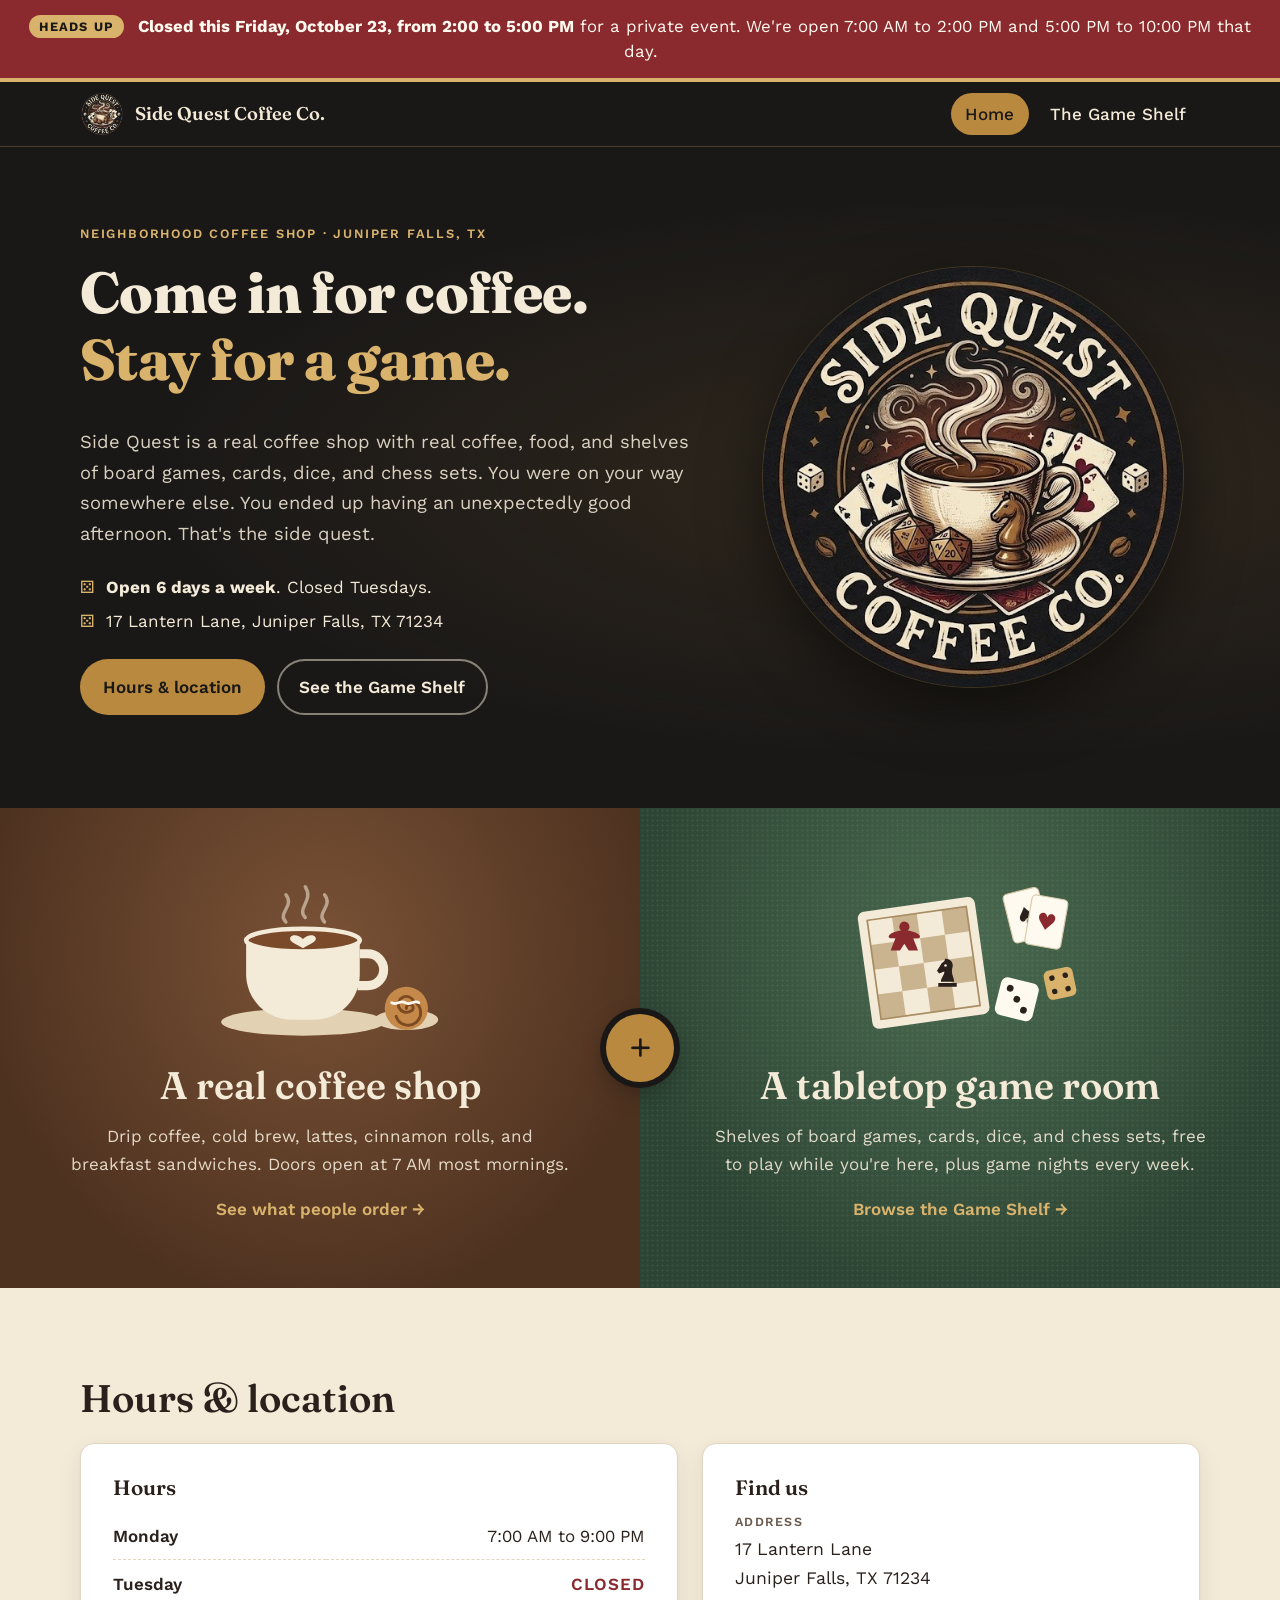
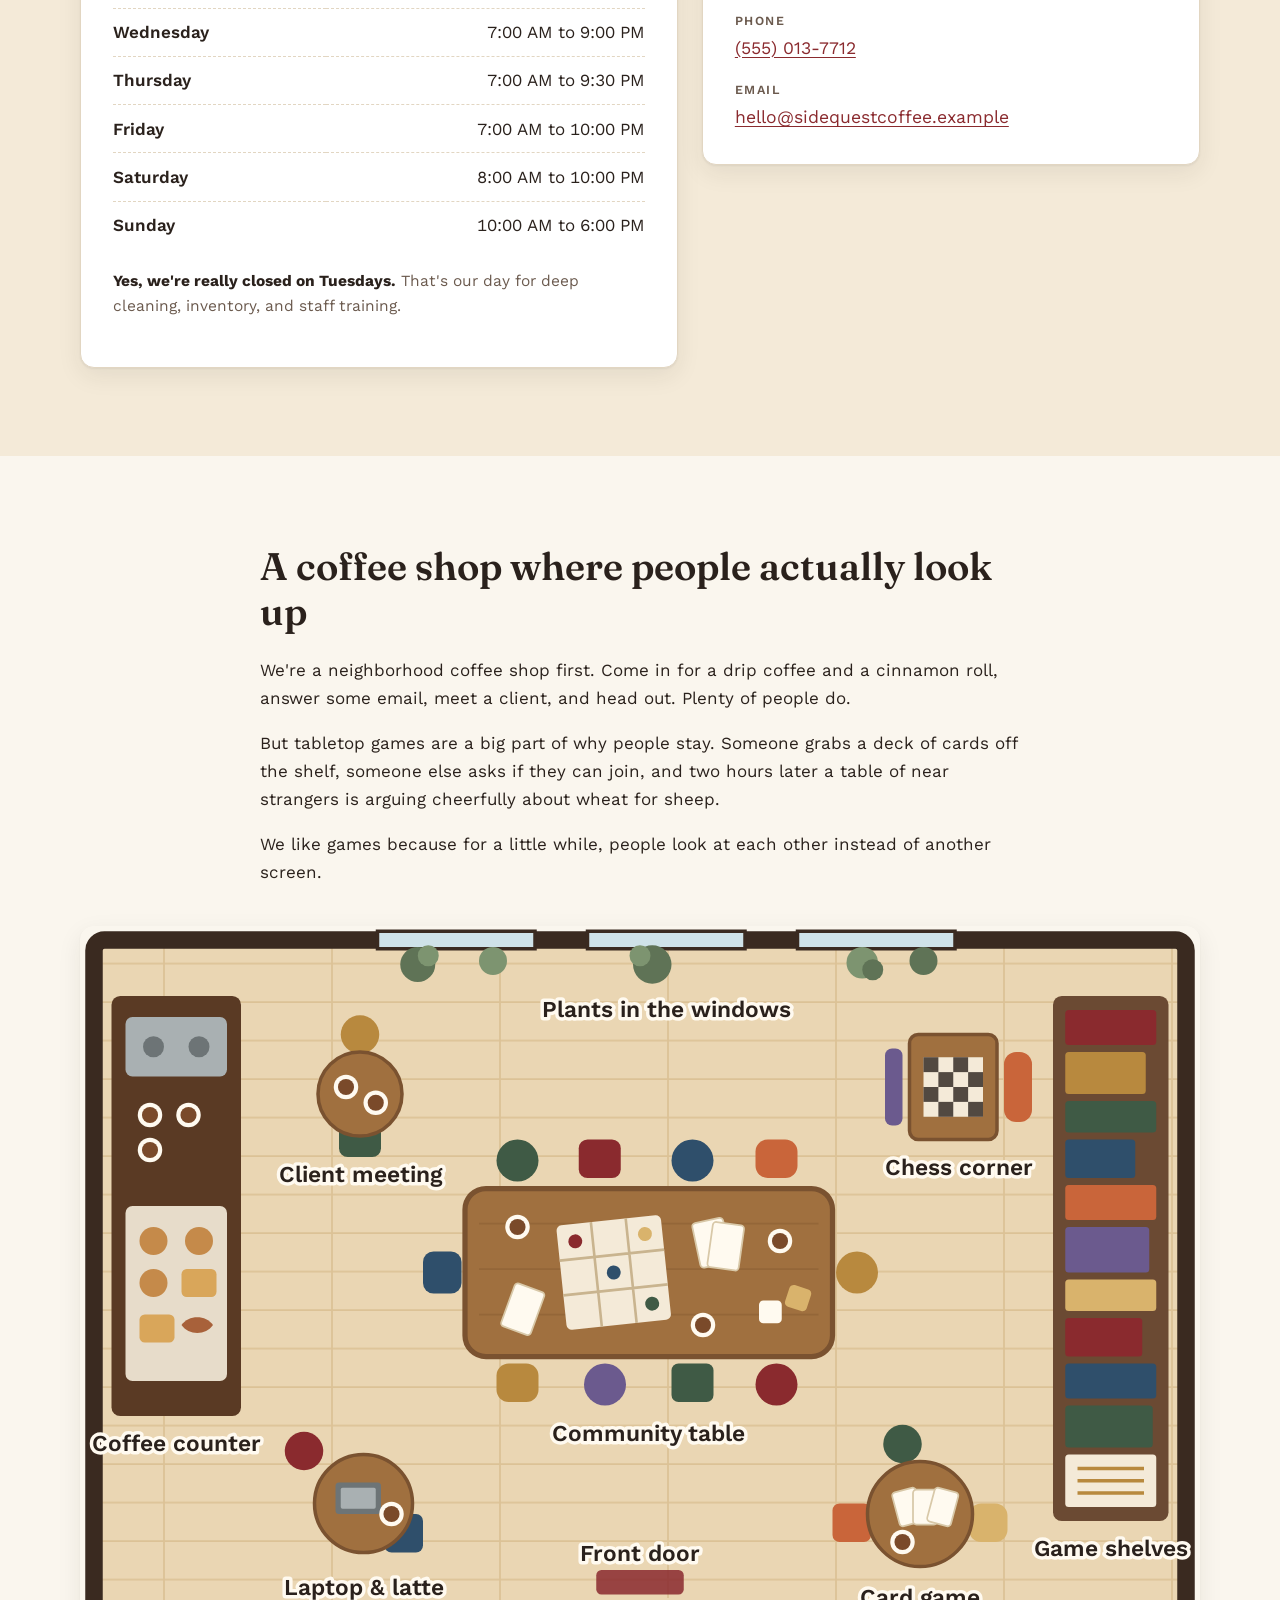
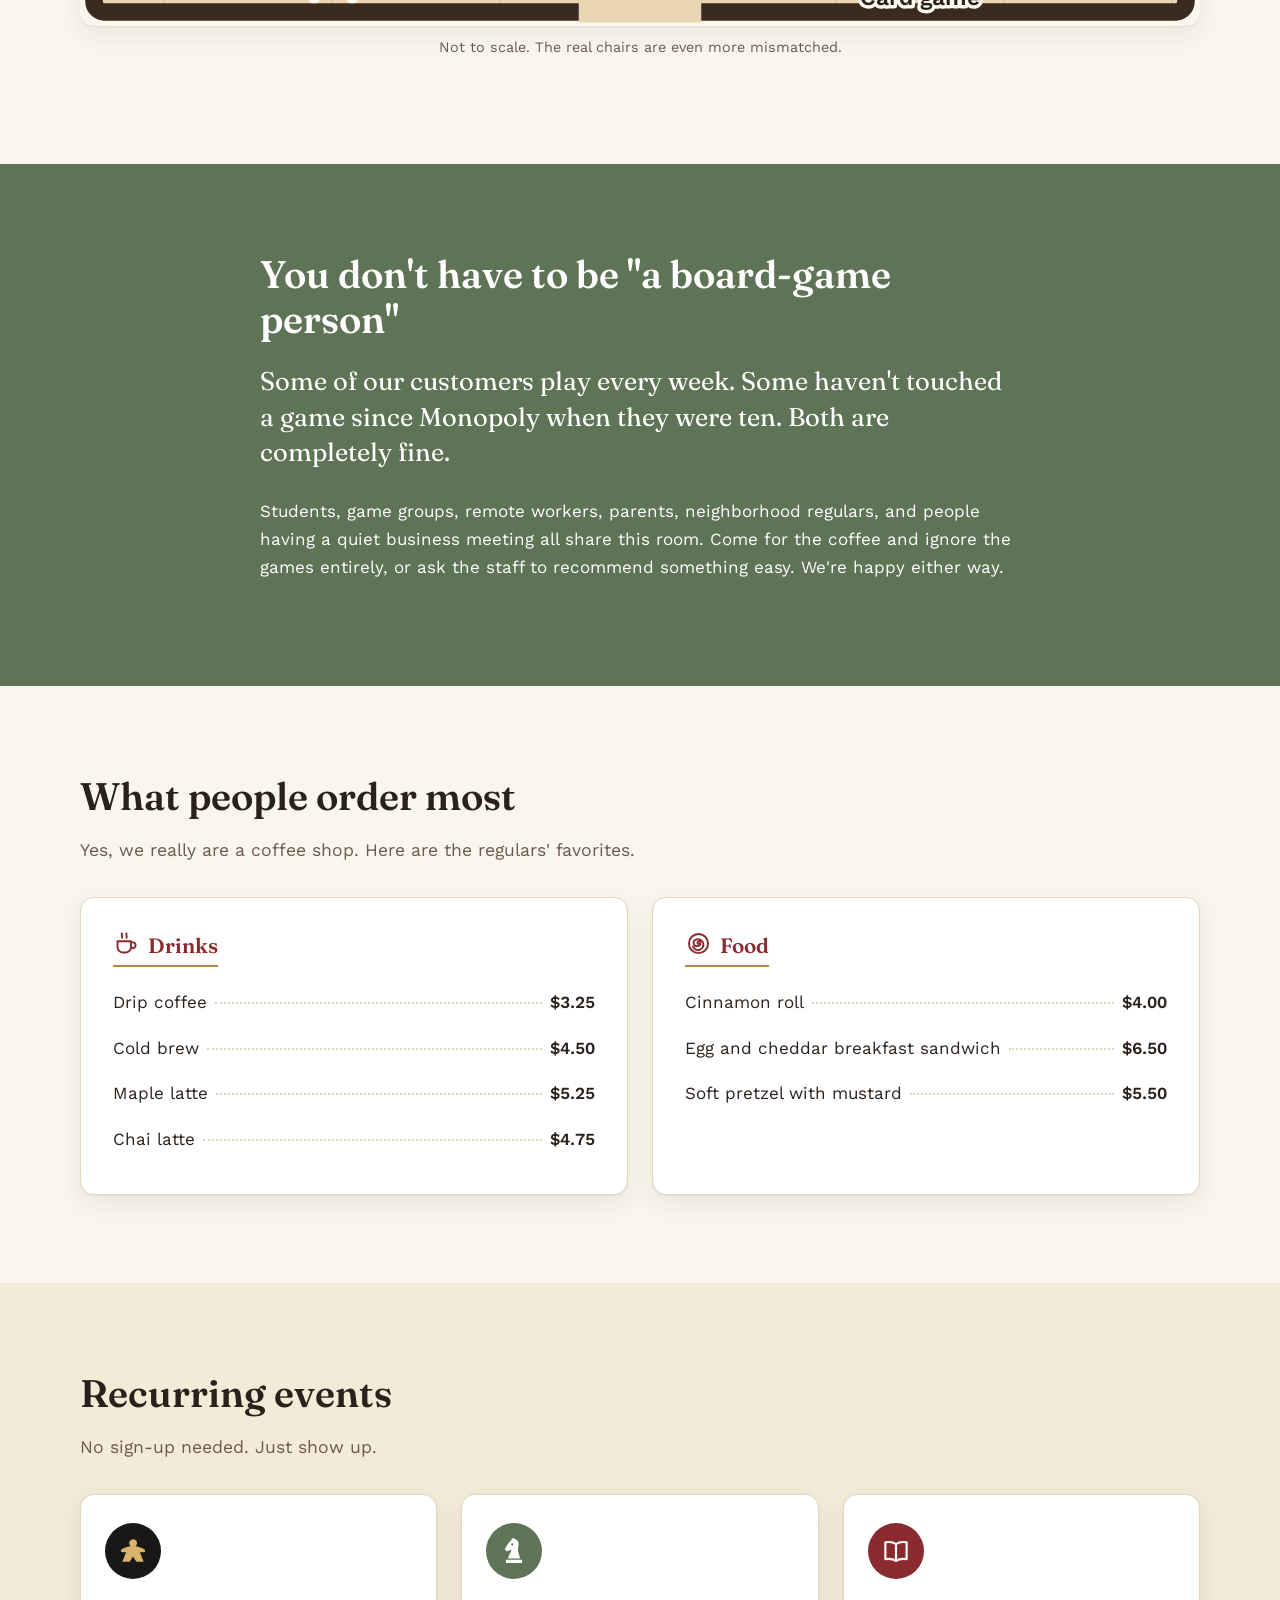
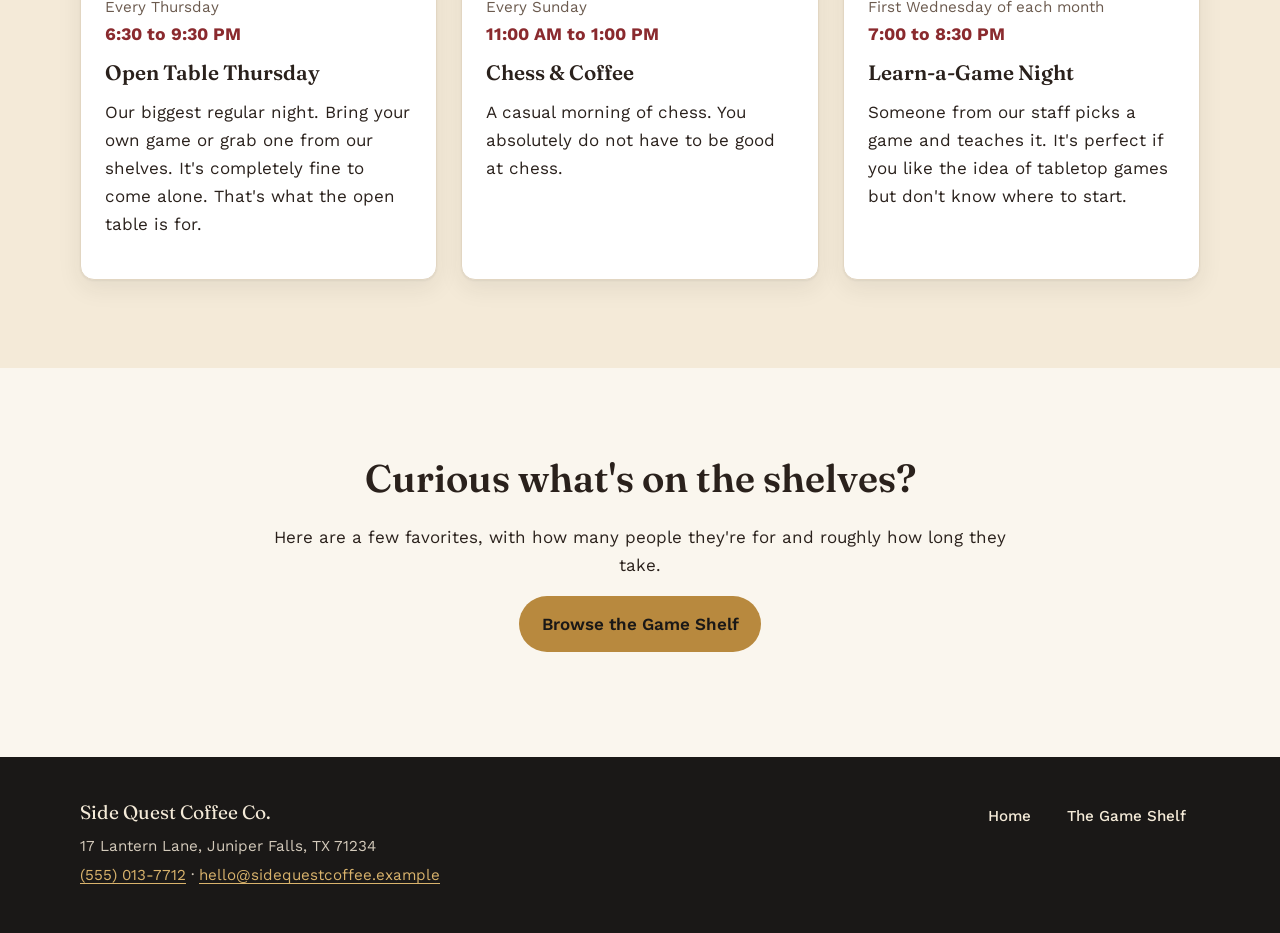
==== commit a25a612d: "Add closure notice to the index.html Added a closure notice in the aside element with styling." ====
--- a/index.html
+++ b/index.html
@@ -22,6 +22,10 @@
   </svg>
 
   <a class="skip-link" href="#main">Skip to content</a>
+  <aside aria-label="Closure notice" style="background:#8a2a2e; color:#fffaf0; border-bottom:4px solid #d9b36c; padding:14px 20px; text-align:center; font-family:'Work Sans', system-ui, sans-serif; font-size:1.05rem; line-height:1.5;">
+  <strong style="display:inline-block; background:#d9b36c; color:#1a1817; padding:2px 10px; border-radius:999px; font-size:0.8rem; letter-spacing:0.08em; text-transform:uppercase; margin-right:8px; vertical-align:1px;">Heads up</strong>
+  <strong>Closed this Friday, October 23, from 2:00 to 5:00 PM</strong> for a private event. We're open 7:00 AM to 2:00 PM and 5:00 PM to 10:00 PM that day.
+</aside>
 
   <header class="site-header">
     <div class="wrap header-inner">
@@ -32,7 +36,7 @@
       <nav aria-label="Main">
         <ul class="nav-list">
           <li><a href="index.html" aria-current="page">Home</a></li>
-          <li><a href="game-shelf.html">The Game Shelf</a></li>
+          <li><a href="games.html">The Game Shelf</a></li>
         </ul>
       </nav>
     </div>
@@ -56,7 +60,7 @@
           </ul>
           <p class="hero-actions">
             <a class="btn btn-primary" href="#visit">Hours &amp; location</a>
-            <a class="btn btn-ghost" href="game-shelf.html">See the Game Shelf</a>
+            <a class="btn btn-ghost" href="games.html">See the Game Shelf</a>
           </p>
         </div>
         <div class="hero-logo">
@@ -122,7 +126,7 @@
         </svg>
         <h2>A tabletop game room</h2>
         <p>Shelves of board games, cards, dice, and chess sets, free to play while you're here, plus game nights every week.</p>
-        <a href="game-shelf.html">Browse the Game Shelf &rarr;</a>
+        <a href="games.html">Browse the Game Shelf &rarr;</a>
       </div>
     </section>
 
@@ -422,7 +426,7 @@
       <div class="wrap narrow center">
         <h2>Curious what's on the shelves?</h2>
         <p>Here are a few favorites, with how many people they're for and roughly how long they take.</p>
-        <p><a class="btn btn-primary" href="game-shelf.html">Browse the Game Shelf</a></p>
+        <p><a class="btn btn-primary" href="games.html">Browse the Game Shelf</a></p>
       </div>
     </section>
   </main>
@@ -437,7 +441,7 @@
       <nav aria-label="Footer">
         <ul class="nav-list">
           <li><a href="index.html">Home</a></li>
-          <li><a href="game-shelf.html">The Game Shelf</a></li>
+          <li><a href="games.html">The Game Shelf</a></li>
         </ul>
       </nav>
     </div>
